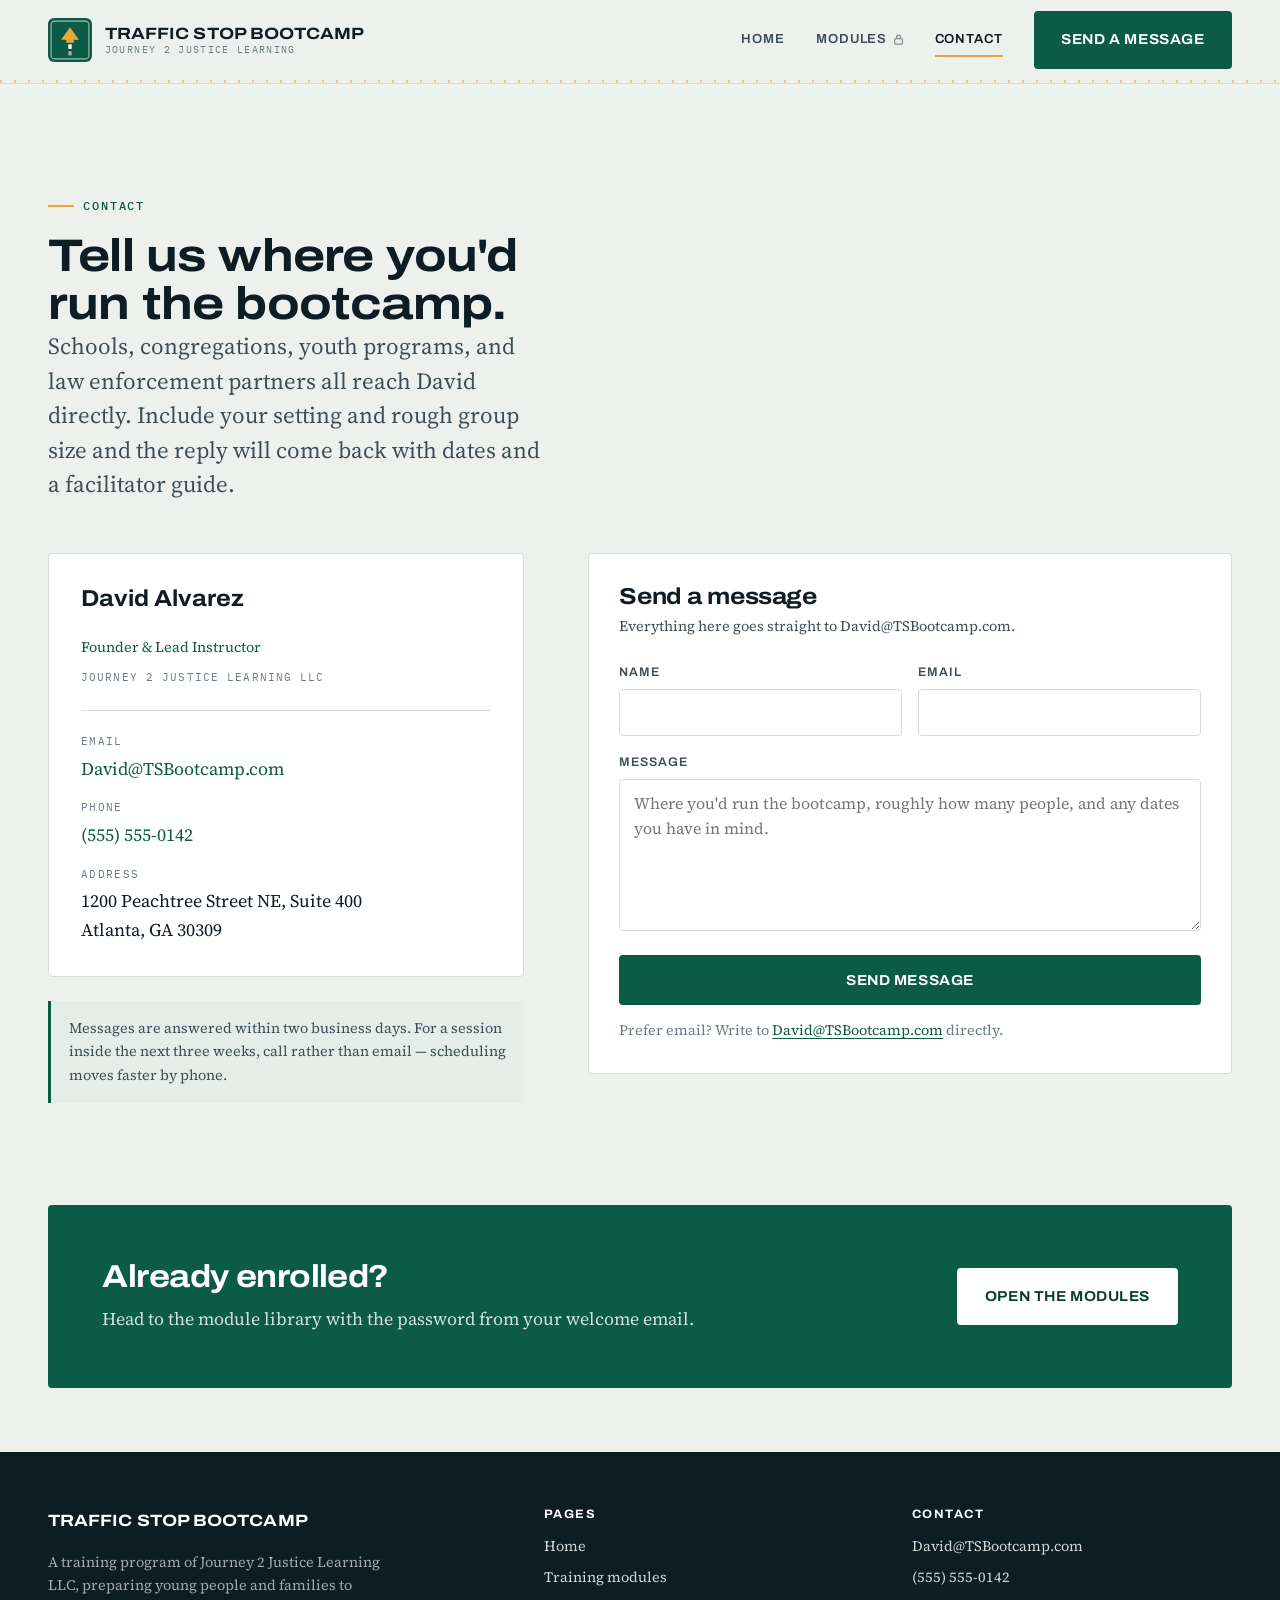
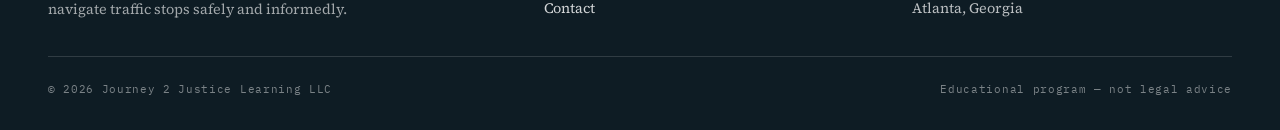
==== contact.html @ 1cb54946 "Traffic Stop Bootcamp — hand-coded three-page site Home, password-gated Modules, and Contact. Static" ====
<!DOCTYPE html>
<html lang="en">
<head>
<meta charset="utf-8">
<meta name="viewport" content="width=device-width, initial-scale=1">
<title>Contact — Traffic Stop Bootcamp</title>
<meta name="description" content="Get in touch with Journey 2 Justice Learning about bringing Traffic Stop Bootcamp to your school, congregation, or community organization.">
<meta name="theme-color" content="#0B5B45">

<link rel="icon" href="assets/img/logo.svg" type="image/svg+xml">

<link rel="preconnect" href="https://fonts.googleapis.com">
<link rel="preconnect" href="https://fonts.gstatic.com" crossorigin>
<link href="https://fonts.googleapis.com/css2?family=Archivo:wdth,wght@62..125,400..800&family=IBM+Plex+Mono:wght@400;500&family=Source+Serif+4:opsz,wght@8..60,400..700&display=swap" rel="stylesheet">
<link rel="stylesheet" href="assets/css/site.css">
</head>
<body>

<a class="skip-link" href="#main">Skip to content</a>

<!-- ===================== HEADER ===================== -->
<header class="site-header">
  <div class="shell header__inner">

    <a class="brand" href="index.html">
      <img class="brand__mark" src="assets/img/logo.svg" alt="" width="44" height="44">
      <span class="brand__text">
        <span class="brand__name">Traffic Stop Bootcamp</span>
        <span class="brand__org">Journey 2 Justice Learning</span>
      </span>
    </a>

    <button class="nav-toggle" type="button" aria-expanded="false" aria-controls="primary-nav" aria-label="Menu">
      <svg viewBox="0 0 20 14" fill="none" stroke="currentColor" stroke-width="2" aria-hidden="true">
        <path d="M0 1h20M0 7h20M0 13h20"/>
      </svg>
    </button>

    <nav class="nav" id="primary-nav" aria-label="Primary">
      <a class="nav__link" href="index.html">Home</a>
      <a class="nav__link nav__lock" href="modules.html">
        Modules
        <svg viewBox="0 0 12 14" fill="none" stroke="currentColor" stroke-width="1.6" aria-hidden="true">
          <rect x="1" y="6" width="10" height="7" rx="1.5"/><path d="M3.5 6V4a2.5 2.5 0 015 0v2"/>
        </svg>
      </a>
      <a class="nav__link" href="contact.html" aria-current="page">Contact</a>
      <a class="btn btn--primary" href="#message">Send a message</a>
    </nav>

  </div>
  <div class="tick-rule" aria-hidden="true"></div>
</header>

<main id="main">

  <section class="section">
    <div class="shell">

      <div class="section__head">
        <p class="eyebrow">Contact</p>
        <h1 style="font-size:var(--step-3)">Tell us where you'd run the bootcamp.</h1>
        <p class="lede">
          Schools, congregations, youth programs, and law enforcement partners all reach
          David directly. Include your setting and rough group size and the reply will
          come back with dates and a facilitator guide.
        </p>
      </div>

      <div class="contact__grid">

        <!-- ---------- Contact details ---------- -->
        <div>
          <div class="contact-card">
            <p class="contact-card__name">David Alvarez</p>
            <p class="contact-card__role">Founder &amp; Lead Instructor</p>
            <p class="contact-card__org">Journey 2 Justice Learning LLC</p>

            <dl class="detail-list">
              <div>
                <dt>Email</dt>
                <dd><a href="mailto:David@TSBootcamp.com">David@TSBootcamp.com</a></dd>
              </div>
              <div>
                <dt>Phone</dt>
                <dd><a href="tel:+15555550142">(555) 555-0142</a></dd>
              </div>
              <div>
                <dt>Address</dt>
                <dd>
                  1200 Peachtree Street NE, Suite 400<br>
                  Atlanta, GA 30309
                </dd>
              </div>
            </dl>
          </div>

          <div class="response-note">
            <p>
              Messages are answered within two business days. For a session inside the next
              three weeks, call rather than email — scheduling moves faster by phone.
            </p>
          </div>
        </div>

        <!-- ---------- Message form ---------- -->
        <div id="message">
          <div class="card">
            <h2 style="font-size:var(--step-1);margin-bottom:0.4rem">Send a message</h2>
            <p style="font-size:var(--step--1);color:var(--ink-soft);margin-bottom:1.5rem">
              Everything here goes straight to David@TSBootcamp.com.
            </p>

            <form class="js-form" novalidate>
              <input type="hidden" name="_subject" value="Traffic Stop Bootcamp — website enquiry">
              <p class="hp"><label>Leave this empty <input type="text" name="_honey" tabindex="-1" autocomplete="off"></label></p>

              <div class="form-grid">
                <div class="field">
                  <label for="c-name">Name</label>
                  <input id="c-name" name="name" type="text" autocomplete="name" required>
                </div>

                <div class="field">
                  <label for="c-email">Email</label>
                  <input id="c-email" name="email" type="email" autocomplete="email" required>
                </div>

                <div class="field field--wide">
                  <label for="c-message">Message</label>
                  <textarea id="c-message" name="message" required
                    placeholder="Where you'd run the bootcamp, roughly how many people, and any dates you have in mind."></textarea>
                </div>
              </div>

              <button class="btn btn--primary btn--block" type="submit">Send message</button>
              <p class="form-status js-status" role="status" aria-live="polite"></p>
              <p class="form-note">
                Prefer email? Write to
                <a href="mailto:David@TSBootcamp.com">David@TSBootcamp.com</a> directly.
              </p>
            </form>
          </div>
        </div>

      </div>
    </div>
  </section>

  <!-- ===================== CTA ===================== -->
  <section class="section section--tight" style="padding-top:0">
    <div class="shell">
      <div class="cta-band">
        <div>
          <h2>Already enrolled?</h2>
          <p>Head to the module library with the password from your welcome email.</p>
        </div>
        <a class="btn" href="modules.html">Open the modules</a>
      </div>
    </div>
  </section>

</main>

<!-- ===================== FOOTER ===================== -->
<footer class="site-footer">
  <div class="shell">
    <div class="footer__grid">

      <div>
        <p class="brand__name" style="color:#fff">Traffic Stop Bootcamp</p>
        <p class="footer__brand-line" style="margin-top:0.7rem">
          A training program of Journey 2 Justice Learning LLC, preparing young people and
          families to navigate traffic stops safely and informedly.
        </p>
      </div>

      <div>
        <h4>Pages</h4>
        <ul>
          <li><a href="index.html">Home</a></li>
          <li><a href="modules.html">Training modules</a></li>
          <li><a href="contact.html">Contact</a></li>
        </ul>
      </div>

      <div>
        <h4>Contact</h4>
        <ul>
          <li><a href="mailto:David@TSBootcamp.com">David@TSBootcamp.com</a></li>
          <li><a href="tel:+15555550142">(555) 555-0142</a></li>
          <li>Atlanta, Georgia</li>
        </ul>
      </div>

    </div>

    <div class="footer__bottom">
      <span>© <span class="js-year">2026</span> Journey 2 Justice Learning LLC</span>
      <span>Educational program — not legal advice</span>
    </div>
  </div>
</footer>

<script src="assets/js/site.js" defer></script>
</body>
</html>
---- assets/css/site.css ----
/* ==========================================================================
   Traffic Stop Bootcamp — Journey 2 Justice Learning LLC
   Single stylesheet. No build step, no framework.

   Structure:
     1. Tokens          — colours, type, spacing (edit here first)
     2. Reset & base
     3. Typography
     4. Layout helpers
     5. Components      — buttons, forms, cards, tick rule
     6. Header & footer
     7. Page sections
     8. Motion & responsive
   ========================================================================== */


/* 1. TOKENS ================================================================ */

:root {
  /* Palette — drawn from roadway signage: guide-sign green, reflective
     sheeting, hazard amber. Change these six values to re-skin the site. */
  --ink:          #0E1C24;   /* deepest text + dark bands */
  --ink-soft:     #3C4E57;   /* secondary text */
  --ink-faint:    #6B7C84;   /* captions, meta */

  --sign:         #0B5B45;   /* brand anchor — guide-sign green */
  --sign-deep:    #073E30;   /* pressed / hover state */
  --sign-tint:    #E4EDE8;   /* pale wash behind quiet blocks */

  --hazard:       #E6A93B;   /* hazard amber — ticks + focus only */
  --hazard-deep:  #C98A1C;

  --sheeting:     #EDF1EE;   /* page ground — pale reflective sheeting */
  --mist:         #D6DDD8;   /* hairlines and borders */
  --white:        #FFFFFF;

  /* Type */
  --display: "Archivo", "Helvetica Neue", Arial, sans-serif;
  --body:    "Source Serif 4", Georgia, "Times New Roman", serif;
  --mono:    "IBM Plex Mono", ui-monospace, "SF Mono", Menlo, monospace;

  /* Scale — fluid, clamps at both ends so nothing breaks on small phones */
  --step--1: clamp(0.82rem, 0.79rem + 0.14vw, 0.9rem);
  --step-0:  clamp(1rem, 0.96rem + 0.2vw, 1.125rem);
  --step-1:  clamp(1.2rem, 1.12rem + 0.4vw, 1.45rem);
  --step-2:  clamp(1.5rem, 1.34rem + 0.8vw, 2rem);
  --step-3:  clamp(1.95rem, 1.65rem + 1.5vw, 2.9rem);
  --step-4:  clamp(2.5rem, 1.9rem + 2.9vw, 4.4rem);

  /* Rhythm */
  --gutter:  clamp(1.25rem, 4vw, 3rem);
  --measure: 68ch;
  --shell:   1220px;
  --radius:  4px;         /* signage corners are tight, not pill-shaped */

  --shadow-card: 0 1px 2px rgba(14, 28, 36, 0.05),
                 0 12px 32px -18px rgba(14, 28, 36, 0.35);
}


/* 2. RESET & BASE ========================================================== */

*, *::before, *::after { box-sizing: border-box; }

html {
  -webkit-text-size-adjust: 100%;
  scroll-behavior: smooth;
  scroll-padding-top: 6rem;
}

body {
  margin: 0;
  background: var(--sheeting);
  color: var(--ink);
  font-family: var(--body);
  font-size: var(--step-0);
  line-height: 1.62;
  font-optical-sizing: auto;
  -webkit-font-smoothing: antialiased;
}

img, svg, video, iframe { display: block; max-width: 100%; }
img, video { height: auto; }

/* Visible keyboard focus everywhere — amber reads clearly on both grounds. */
:focus-visible {
  outline: 3px solid var(--hazard);
  outline-offset: 3px;
  border-radius: 2px;
}

::selection { background: var(--hazard); color: var(--ink); }

.visually-hidden {
  position: absolute; width: 1px; height: 1px;
  padding: 0; margin: -1px; overflow: hidden;
  clip: rect(0 0 0 0); white-space: nowrap; border: 0;
}

.skip-link {
  position: absolute; left: 50%; top: 0;
  transform: translate(-50%, -120%);
  z-index: 200;
  background: var(--ink); color: var(--white);
  padding: 0.7rem 1.2rem;
  font-family: var(--display); font-size: var(--step--1);
  text-decoration: none;
}
.skip-link:focus { transform: translate(-50%, 0); }


/* 3. TYPOGRAPHY ============================================================ */

h1, h2, h3, h4 {
  font-family: var(--display);
  font-weight: 700;
  font-stretch: 112%;              /* Archivo's width axis — signage breadth */
  line-height: 1.05;
  letter-spacing: -0.018em;
  margin: 0;
  text-wrap: balance;
}

h1 { font-size: var(--step-4); font-stretch: 118%; }
h2 { font-size: var(--step-3); }
h3 { font-size: var(--step-1); font-stretch: 106%; letter-spacing: -0.01em; }

p { margin: 0 0 1.05em; max-width: var(--measure); }
p:last-child { margin-bottom: 0; }

a { color: var(--sign); text-underline-offset: 0.18em; }
a:hover { color: var(--sign-deep); }

strong { font-weight: 650; }

/* Eyebrow — the small uppercase label that names a section's job. */
.eyebrow {
  display: inline-flex;
  align-items: center;
  gap: 0.6rem;
  font-family: var(--mono);
  font-size: 0.72rem;
  font-weight: 500;
  letter-spacing: 0.16em;
  text-transform: uppercase;
  color: var(--sign);
  margin: 0 0 1.1rem;
}
.eyebrow::before {
  content: "";
  width: 1.6rem; height: 2px;
  background: var(--hazard);
  flex: none;
}
.eyebrow--light { color: rgba(255, 255, 255, 0.72); }

.lede {
  font-size: var(--step-1);
  line-height: 1.5;
  color: var(--ink-soft);
}

.meta {
  font-family: var(--mono);
  font-size: 0.74rem;
  letter-spacing: 0.1em;
  text-transform: uppercase;
  color: var(--ink-faint);
}


/* 4. LAYOUT ================================================================ */

.shell {
  width: min(100% - (var(--gutter) * 2), var(--shell));
  margin-inline: auto;
}

.section { padding-block: clamp(3.5rem, 8vw, 6.5rem); }
.section--tight { padding-block: clamp(2.5rem, 5vw, 4rem); }

.section--dark {
  background: var(--ink);
  color: var(--white);
}
.section--dark h2, .section--dark h3 { color: var(--white); }
.section--dark p { color: rgba(255, 255, 255, 0.76); }
.section--dark a { color: var(--hazard); }

.section--tint { background: var(--sign-tint); }

.section__head { max-width: 56ch; margin-bottom: clamp(2rem, 4vw, 3.25rem); }


/* 5. COMPONENTS ============================================================ */

/* --- Tick rule ------------------------------------------------------------
   The site's recurring motif: a measured strip of marks, like the ticks on a
   mile marker. Used under the header, above dark bands, and beside modules. */
.tick-rule {
  height: 6px;
  background-image: repeating-linear-gradient(
    to right,
    var(--hazard) 0 2px,
    transparent 2px 14px
  );
  opacity: 0.85;
}
.tick-rule--dense {
  background-image: repeating-linear-gradient(
    to right,
    var(--sign) 0 2px,
    transparent 2px 9px
  );
}

/* --- Buttons ------------------------------------------------------------- */
.btn {
  display: inline-flex;
  align-items: center;
  justify-content: center;
  gap: 0.6rem;
  font-family: var(--display);
  font-size: var(--step--1);
  font-weight: 650;
  font-stretch: 106%;
  letter-spacing: 0.04em;
  text-transform: uppercase;
  text-decoration: none;
  padding: 0.95rem 1.6rem;
  border: 2px solid transparent;
  border-radius: var(--radius);
  cursor: pointer;
  transition: background-color 0.18s ease, color 0.18s ease,
              border-color 0.18s ease, transform 0.18s ease;
}
.btn:active { transform: translateY(1px); }

.btn--primary {
  background: var(--sign);
  color: var(--white);
  border-color: var(--sign);
}
.btn--primary:hover { background: var(--sign-deep); border-color: var(--sign-deep); color: var(--white); }

.btn--ghost {
  background: transparent;
  color: var(--ink);
  border-color: var(--mist);
}
.btn--ghost:hover { border-color: var(--sign); color: var(--sign); }

.btn--onDark {
  background: transparent;
  color: var(--white);
  border-color: rgba(255, 255, 255, 0.32);
}
.btn--onDark:hover { border-color: var(--hazard); color: var(--hazard); }

.btn--block { width: 100%; }

/* --- Forms --------------------------------------------------------------- */
.field { margin-bottom: 1rem; }

.field label {
  display: block;
  font-family: var(--display);
  font-size: 0.78rem;
  font-weight: 600;
  letter-spacing: 0.08em;
  text-transform: uppercase;
  color: var(--ink-soft);
  margin-bottom: 0.4rem;
}

.field input,
.field select,
.field textarea {
  width: 100%;
  font-family: var(--body);
  font-size: 1rem;
  color: var(--ink);
  background: var(--white);
  border: 1px solid var(--mist);
  border-radius: var(--radius);
  padding: 0.72rem 0.85rem;
  transition: border-color 0.16s ease, box-shadow 0.16s ease;
}
.field textarea { min-height: 9.5rem; resize: vertical; line-height: 1.55; }

.field input:hover,
.field select:hover,
.field textarea:hover { border-color: #B8C4BC; }

.field input:focus,
.field select:focus,
.field textarea:focus {
  outline: none;
  border-color: var(--sign);
  box-shadow: 0 0 0 3px rgba(11, 91, 69, 0.14);
}

.field select {
  appearance: none;
  background-image: url("data:image/svg+xml,%3Csvg xmlns='http://www.w3.org/2000/svg' width='12' height='8' viewBox='0 0 12 8'%3E%3Cpath d='M1 1l5 5 5-5' fill='none' stroke='%233C4E57' stroke-width='1.6'/%3E%3C/svg%3E");
  background-repeat: no-repeat;
  background-position: right 0.9rem center;
  padding-right: 2.4rem;
}

.form-note {
  font-size: var(--step--1);
  color: var(--ink-faint);
  margin-top: 0.9rem;
}

/* Honeypot — kept out of view but not hidden from the form itself. */
.hp { position: absolute; left: -9999px; opacity: 0; pointer-events: none; }

.form-status {
  display: none;
  margin-top: 1rem;
  padding: 0.85rem 1rem;
  border-left: 3px solid var(--sign);
  background: var(--sign-tint);
  font-size: var(--step--1);
  color: var(--ink);
}
.form-status[data-state="error"] { border-left-color: var(--hazard-deep); background: #FBF1DF; }
.form-status[data-state="sending"] { border-left-color: var(--ink-faint); background: #E7EBE8; }
.form-status.is-shown { display: block; }

/* --- Cards --------------------------------------------------------------- */
.card {
  background: var(--white);
  border: 1px solid var(--mist);
  border-radius: var(--radius);
  padding: clamp(1.3rem, 2.6vw, 1.9rem);
}

.grid { display: grid; gap: clamp(1rem, 2vw, 1.6rem); }
.grid--3 { grid-template-columns: repeat(3, 1fr); }
.grid--4 { grid-template-columns: repeat(4, 1fr); }

/* --- Guide-sign frame -----------------------------------------------------
   Highway signs carry a white keyline inset from the edge. Reused on the
   logo mark and on the highlights video so the two read as one system. */
.sign-frame {
  position: relative;
  background: var(--sign);
  border-radius: 6px;
  padding: 10px;
}
.sign-frame::after {
  content: "";
  position: absolute;
  inset: 5px;
  border: 1.5px solid rgba(255, 255, 255, 0.55);
  border-radius: 3px;
  pointer-events: none;
}
.sign-frame > * { border-radius: 2px; }


/* 6. HEADER & FOOTER ======================================================= */

.site-header {
  position: sticky;
  top: 0;
  z-index: 100;
  background: rgba(237, 241, 238, 0.92);
  backdrop-filter: blur(10px);
  border-bottom: 1px solid var(--mist);
}
.site-header .tick-rule { height: 3px; opacity: 0.55; }

.header__inner {
  display: flex;
  align-items: center;
  justify-content: space-between;
  gap: 1.5rem;
  min-height: 78px;
  padding-block: 0.7rem;
}

/* Logo slot — swap the <img> inside for the client's file, nothing else. */
.brand {
  display: inline-flex;
  align-items: center;
  gap: 0.8rem;
  text-decoration: none;
  color: var(--ink);
}
.brand__mark { width: 44px; height: 44px; flex: none; }
.brand__text { display: flex; flex-direction: column; line-height: 1.05; }
.brand__name {
  font-family: var(--display);
  font-size: 1.02rem;
  font-weight: 700;
  font-stretch: 116%;
  letter-spacing: 0.005em;
  text-transform: uppercase;
}
.brand__org {
  font-family: var(--mono);
  font-size: 0.6rem;
  letter-spacing: 0.14em;
  text-transform: uppercase;
  color: var(--ink-faint);
  margin-top: 0.22rem;
}

.nav { display: flex; align-items: center; gap: clamp(1rem, 2.4vw, 2rem); }

.nav__link {
  font-family: var(--display);
  font-size: 0.82rem;
  font-weight: 600;
  letter-spacing: 0.07em;
  text-transform: uppercase;
  text-decoration: none;
  color: var(--ink-soft);
  padding-block: 0.35rem;
  border-bottom: 2px solid transparent;
  transition: color 0.16s ease, border-color 0.16s ease;
}
.nav__link:hover { color: var(--sign); }
.nav__link[aria-current="page"] { color: var(--ink); border-bottom-color: var(--hazard); }

.nav__lock { display: inline-flex; align-items: center; gap: 0.35rem; }
.nav__lock svg { width: 11px; height: 11px; opacity: 0.6; }

.nav-toggle {
  display: none;
  background: none;
  border: 1px solid var(--mist);
  border-radius: var(--radius);
  padding: 0.55rem 0.7rem;
  cursor: pointer;
  color: var(--ink);
}
.nav-toggle svg { width: 20px; height: 14px; }

/* Footer */
.site-footer {
  background: var(--ink);
  color: rgba(255, 255, 255, 0.72);
  padding-block: clamp(2.5rem, 5vw, 3.5rem) 2rem;
  font-size: var(--step--1);
}
.footer__grid {
  display: grid;
  grid-template-columns: 1.4fr 1fr 1fr;
  gap: clamp(1.5rem, 4vw, 3rem);
  padding-bottom: 2.2rem;
  border-bottom: 1px solid rgba(255, 255, 255, 0.14);
}
.site-footer h4 {
  font-size: 0.76rem;
  letter-spacing: 0.12em;
  text-transform: uppercase;
  color: var(--white);
  margin-bottom: 0.9rem;
  font-stretch: 104%;
}
.site-footer a { color: rgba(255, 255, 255, 0.82); text-decoration: none; }
.site-footer a:hover { color: var(--hazard); }
.site-footer ul { list-style: none; margin: 0; padding: 0; display: grid; gap: 0.5rem; }
.footer__bottom {
  display: flex;
  flex-wrap: wrap;
  justify-content: space-between;
  gap: 0.8rem;
  padding-top: 1.4rem;
  font-family: var(--mono);
  font-size: 0.7rem;
  letter-spacing: 0.06em;
  color: rgba(255, 255, 255, 0.45);
}
.footer__brand-line { max-width: 42ch; color: rgba(255, 255, 255, 0.62); }


/* 7. PAGE SECTIONS ========================================================= */

/* --- Hero: catch line beside the lead form ------------------------------- */
.hero { padding-block: clamp(3rem, 7vw, 5.5rem) clamp(2rem, 4vw, 3rem); }

.hero__grid {
  display: grid;
  grid-template-columns: minmax(0, 1.15fr) minmax(0, 0.85fr);
  gap: clamp(2rem, 5vw, 4.5rem);
  align-items: start;
}

.hero h1 { margin-bottom: 1.3rem; }
.hero h1 em {
  font-style: normal;
  color: var(--sign);
  /* A hazard-amber underscore beneath the phrase that names the program. */
  box-shadow: inset 0 -0.14em 0 var(--hazard);
}

.hero__actions { display: flex; flex-wrap: wrap; gap: 0.8rem; margin-top: 1.8rem; }

.hero__stats {
  display: flex;
  flex-wrap: wrap;
  gap: clamp(1.2rem, 3vw, 2.4rem);
  margin-top: 2.4rem;
  padding-top: 1.6rem;
  border-top: 1px solid var(--mist);
}
.hero__stat dt {
  font-family: var(--mono);
  font-size: 0.68rem;
  letter-spacing: 0.12em;
  text-transform: uppercase;
  color: var(--ink-faint);
  margin-bottom: 0.3rem;
}
.hero__stat dd {
  margin: 0;
  font-family: var(--display);
  font-size: var(--step-1);
  font-weight: 700;
  font-stretch: 108%;
}

/* Lead form card */
.lead-card {
  background: var(--white);
  border: 1px solid var(--mist);
  border-top: 4px solid var(--sign);
  border-radius: var(--radius);
  padding: clamp(1.4rem, 3vw, 2rem);
  box-shadow: var(--shadow-card);
}
.lead-card h2 {
  font-size: var(--step-1);
  font-stretch: 106%;
  margin-bottom: 0.4rem;
}
.lead-card > p { font-size: var(--step--1); color: var(--ink-soft); margin-bottom: 1.4rem; }

/* --- Highlights video ---------------------------------------------------- */
.video-band { background: var(--ink); }
.video-band .shell { position: relative; }

.video-head {
  display: flex;
  flex-wrap: wrap;
  align-items: flex-end;
  justify-content: space-between;
  gap: 1.2rem;
  margin-bottom: 1.8rem;
}
.video-head h2 { font-size: var(--step-2); max-width: 20ch; }

.video-shell { max-width: 940px; margin-inline: auto; }

/* 16:9 well. A poster image + <video> drops straight in; so does an iframe. */
.video-well {
  position: relative;
  aspect-ratio: 16 / 9;
  background: #0A1319;
  overflow: hidden;
}
.video-well > video,
.video-well > iframe,
.video-well > img { width: 100%; height: 100%; object-fit: cover; border: 0; }

/* Placeholder shown until the client's file is dropped in. */
.video-placeholder {
  position: absolute;
  inset: 0;
  display: flex;
  flex-direction: column;
  align-items: center;
  justify-content: center;
  gap: 1rem;
  text-align: center;
  padding: 1.5rem;
  background:
    radial-gradient(120% 90% at 50% 0%, rgba(11, 91, 69, 0.5), transparent 70%),
    #0A1319;
  color: rgba(255, 255, 255, 0.75);
}
.video-placeholder__play {
  width: 68px; height: 68px;
  border-radius: 50%;
  display: grid; place-items: center;
  border: 2px solid rgba(255, 255, 255, 0.35);
  color: var(--white);
}
.video-placeholder__play svg { width: 20px; height: 22px; margin-left: 3px; }
.video-placeholder p {
  margin: 0;
  font-family: var(--mono);
  font-size: 0.72rem;
  letter-spacing: 0.12em;
  text-transform: uppercase;
}
.video-caption {
  margin-top: 1rem;
  font-size: var(--step--1);
  color: rgba(255, 255, 255, 0.6);
  text-align: center;
  max-width: none;
}

/* --- Signature: anatomy of a stop ---------------------------------------- */
.anatomy__track {
  display: grid;
  grid-template-columns: repeat(6, 1fr);
  gap: 0;
  margin-top: clamp(1.5rem, 3vw, 2.5rem);
  border-top: 2px solid var(--ink);
}

.beat {
  position: relative;
  padding: 1.9rem 1.15rem 0.4rem 0;
  border-right: 1px solid var(--mist);
}
.beat:last-child { border-right: 0; }

/* The tick that anchors each beat to the rule above it. */
.beat::before {
  content: "";
  position: absolute;
  top: -2px; left: 0;
  width: 2px; height: 15px;
  background: var(--hazard);
}
.beat__time {
  display: block;
  font-family: var(--mono);
  font-size: 0.76rem;
  font-weight: 500;
  letter-spacing: 0.06em;
  color: var(--sign);
  margin-bottom: 0.45rem;
}
.beat__title {
  font-family: var(--display);
  font-size: var(--step-0);
  font-weight: 700;
  font-stretch: 104%;
  letter-spacing: -0.005em;
  line-height: 1.2;
  margin: 0 0 0.4rem;
}
.beat__text {
  font-size: var(--step--1);
  line-height: 1.55;
  color: var(--ink-soft);
  margin: 0;
  max-width: none;
}

/* --- Module preview (home) ----------------------------------------------- */
.module-preview {
  display: flex;
  gap: 1rem;
  align-items: flex-start;
  padding: 1.4rem 1.3rem;
  background: var(--white);
  border: 1px solid var(--mist);
  border-radius: var(--radius);
  transition: border-color 0.18s ease, transform 0.18s ease, box-shadow 0.18s ease;
}
.module-preview:hover {
  border-color: var(--sign);
  transform: translateY(-2px);
  box-shadow: var(--shadow-card);
}
.module-preview__num {
  font-family: var(--mono);
  font-size: 0.72rem;
  font-weight: 500;
  letter-spacing: 0.08em;
  color: var(--hazard-deep);
  padding-top: 0.28rem;
  flex: none;
}
.module-preview h3 { font-size: var(--step-0); margin-bottom: 0.35rem; }
.module-preview p { font-size: var(--step--1); color: var(--ink-soft); margin: 0; max-width: none; }

/* --- Audience list ------------------------------------------------------- */
.audience {
  display: grid;
  gap: 0;
  border-top: 1px solid rgba(255, 255, 255, 0.16);
}
.audience__row {
  display: grid;
  grid-template-columns: 3.5rem minmax(0, 15rem) minmax(0, 1fr);
  gap: clamp(0.8rem, 2vw, 2rem);
  align-items: baseline;
  padding: 1.4rem 0;
  border-bottom: 1px solid rgba(255, 255, 255, 0.16);
}
.audience__idx {
  font-family: var(--mono);
  font-size: 0.72rem;
  letter-spacing: 0.1em;
  color: var(--hazard);
}
.audience__name {
  font-family: var(--display);
  font-size: var(--step-1);
  font-weight: 650;
  font-stretch: 106%;
  color: var(--white);
  line-height: 1.15;
}
.audience__note { font-size: var(--step--1); color: rgba(255, 255, 255, 0.68); margin: 0; max-width: none; }

/* --- Closing CTA --------------------------------------------------------- */
.cta-band {
  background: var(--sign);
  color: var(--white);
  border-radius: var(--radius);
  padding: clamp(2rem, 5vw, 3.4rem);
  display: grid;
  grid-template-columns: minmax(0, 1fr) auto;
  gap: clamp(1.5rem, 4vw, 3rem);
  align-items: center;
}
.cta-band h2 { color: var(--white); font-size: var(--step-2); margin-bottom: 0.7rem; }
.cta-band p { color: rgba(255, 255, 255, 0.82); margin: 0; }
.cta-band .btn {
  background: var(--white);
  color: var(--sign-deep);
  border-color: var(--white);
  white-space: nowrap;
}
.cta-band .btn:hover { background: var(--hazard); border-color: var(--hazard); color: var(--ink); }


/* --- Modules page: gate -------------------------------------------------- */
.gate {
  min-height: 74vh;
  display: grid;
  place-items: center;
  padding-block: clamp(3rem, 8vw, 6rem);
}
.gate__card {
  width: min(100%, 460px);
  background: var(--white);
  border: 1px solid var(--mist);
  border-top: 4px solid var(--sign);
  border-radius: var(--radius);
  padding: clamp(1.6rem, 4vw, 2.4rem);
  box-shadow: var(--shadow-card);
  text-align: left;
}
.gate__lock {
  width: 46px; height: 46px;
  display: grid; place-items: center;
  background: var(--sign-tint);
  border-radius: 50%;
  color: var(--sign);
  margin-bottom: 1.2rem;
}
.gate__lock svg { width: 20px; height: 20px; }
.gate__card h1 { font-size: var(--step-2); margin-bottom: 0.6rem; }
.gate__card > p { font-size: var(--step--1); color: var(--ink-soft); margin-bottom: 1.5rem; }
.gate__error {
  display: none;
  margin-top: 0.85rem;
  font-size: var(--step--1);
  color: #A33A21;
}
.gate__error.is-shown { display: block; }
.gate__help {
  margin-top: 1.4rem;
  padding-top: 1.2rem;
  border-top: 1px solid var(--mist);
  font-size: var(--step--1);
  color: var(--ink-faint);
}

/* Locked content stays out of the DOM flow until unlocked. */
[hidden] { display: none !important; }

/* Set by an inline script in modules.html so a returning, already-unlocked
   visitor never sees the gate flash before the script runs. */
html[data-gate="open"] .gate { display: none; }

/* --- Modules page: one row per module ------------------------------------ */
.module {
  display: grid;
  grid-template-columns: minmax(0, 1.05fr) minmax(0, 0.95fr);
  gap: clamp(1.5rem, 4vw, 3.5rem);
  align-items: center;
  padding-block: clamp(2.2rem, 5vw, 3.6rem);
  border-top: 1px solid var(--mist);
}
.module:first-of-type { border-top: 0; padding-top: clamp(1rem, 2vw, 1.5rem); }
.module:nth-child(even) .module__body { order: -1; }

.module__head {
  display: flex;
  align-items: center;
  gap: 0.9rem;
  margin-bottom: 1rem;
}

/* Module icon — swap the <svg> path for the client's chosen icon. */
.module__icon {
  width: 48px; height: 48px;
  flex: none;
  display: grid; place-items: center;
  background: var(--sign-tint);
  border: 1px solid #CADCD3;
  border-radius: var(--radius);
  color: var(--sign);
}
.module__icon svg { width: 24px; height: 24px; }

.module__num {
  font-family: var(--mono);
  font-size: 0.7rem;
  letter-spacing: 0.14em;
  text-transform: uppercase;
  color: var(--hazard-deep);
  display: block;
  margin-bottom: 0.3rem;
}
.module__title { font-size: var(--step-2); }
.module__body p { color: var(--ink-soft); }

.module__points {
  list-style: none;
  margin: 1.2rem 0 0;
  padding: 0;
  display: grid;
  gap: 0.55rem;
  max-width: var(--measure);
}
.module__points li {
  position: relative;
  padding-left: 1.4rem;
  font-size: var(--step--1);
  color: var(--ink-soft);
}
.module__points li::before {
  content: "";
  position: absolute;
  left: 0; top: 0.62em;
  width: 8px; height: 2px;
  background: var(--hazard);
}

.module__media .video-well { border: 1px solid var(--mist); border-radius: var(--radius); }
.module__runtime {
  margin-top: 0.7rem;
  display: flex;
  justify-content: space-between;
  font-family: var(--mono);
  font-size: 0.7rem;
  letter-spacing: 0.08em;
  text-transform: uppercase;
  color: var(--ink-faint);
}

/* --- Contact page -------------------------------------------------------- */
.contact__grid {
  display: grid;
  grid-template-columns: minmax(0, 0.85fr) minmax(0, 1.15fr);
  gap: clamp(2rem, 5vw, 4.5rem);
  align-items: start;
}

.contact-card {
  background: var(--white);
  border: 1px solid var(--mist);
  border-radius: var(--radius);
  padding: clamp(1.4rem, 3vw, 2rem);
}
.contact-card__name {
  font-family: var(--display);
  font-size: var(--step-1);
  font-weight: 700;
  font-stretch: 108%;
  line-height: 1.1;
}
.contact-card__role {
  font-size: var(--step--1);
  color: var(--sign);
  margin: 0.35rem 0 0;
}
.contact-card__org {
  font-family: var(--mono);
  font-size: 0.7rem;
  letter-spacing: 0.1em;
  text-transform: uppercase;
  color: var(--ink-faint);
  margin: 0.55rem 0 0;
}

.detail-list {
  list-style: none;
  margin: 1.5rem 0 0;
  padding: 1.4rem 0 0;
  border-top: 1px solid var(--mist);
  display: grid;
  gap: 1.05rem;
}
.detail-list dt {
  font-family: var(--mono);
  font-size: 0.66rem;
  letter-spacing: 0.13em;
  text-transform: uppercase;
  color: var(--ink-faint);
  margin-bottom: 0.2rem;
}
.detail-list dd { margin: 0; font-size: var(--step-0); }
.detail-list dd a { text-decoration: none; }
.detail-list dd a:hover { text-decoration: underline; }

.response-note {
  margin-top: 1.5rem;
  padding: 1rem 1.1rem;
  background: var(--sign-tint);
  border-left: 3px solid var(--sign);
  font-size: var(--step--1);
  color: var(--ink-soft);
}
.response-note p { max-width: none; }

.form-grid { display: grid; grid-template-columns: 1fr 1fr; gap: 0 1rem; }
.form-grid .field--wide { grid-column: 1 / -1; }


/* 8. MOTION & RESPONSIVE =================================================== */

/* One reveal, used sparingly — content lifts once as it enters. */
.reveal {
  opacity: 0;
  transform: translateY(14px);
  transition: opacity 0.6s ease, transform 0.6s ease;
}
.reveal.is-visible { opacity: 1; transform: none; }

@media (prefers-reduced-motion: reduce) {
  html { scroll-behavior: auto; }
  .reveal { opacity: 1; transform: none; transition: none; }
  *, *::before, *::after {
    animation-duration: 0.001ms !important;
    transition-duration: 0.001ms !important;
  }
}

@media (max-width: 1000px) {
  .anatomy__track { grid-template-columns: repeat(3, 1fr); }
  .beat { padding-bottom: 1.6rem; }
  .beat:nth-child(3) { border-right: 0; }
  .grid--4 { grid-template-columns: repeat(2, 1fr); }
  .footer__grid { grid-template-columns: 1fr 1fr; }
}

@media (max-width: 860px) {
  .hero__grid,
  .contact__grid,
  .module { grid-template-columns: 1fr; }

  .module { gap: 1.6rem; }
  .module:nth-child(even) .module__body { order: 0; }
  .module__media { order: -1; }

  .cta-band { grid-template-columns: 1fr; }
  .cta-band .btn { justify-self: start; }

  .audience__row { grid-template-columns: 2.5rem 1fr; }
  .audience__note { grid-column: 2 / -1; }

  /* Mobile nav: a simple disclosure panel, no overlay theatrics. */
  .nav-toggle { display: inline-flex; }
  .nav {
    display: none;
    position: absolute;
    top: 100%;
    left: 0;
    right: 0;
    flex-direction: column;
    align-items: stretch;
    gap: 0;
    background: var(--white);
    border-bottom: 1px solid var(--mist);
    box-shadow: var(--shadow-card);
    padding: 0.5rem var(--gutter) 1.2rem;
  }
  .nav.is-open { display: flex; }
  .nav__link {
    padding-block: 0.85rem;
    border-bottom: 1px solid var(--mist);
    border-left: 2px solid transparent;
  }
  .nav__link[aria-current="page"] { border-bottom-color: var(--mist); border-left-color: var(--hazard); padding-left: 0.6rem; }
  .nav .btn { margin-top: 1rem; }
  .header__inner { position: relative; }
}

@media (max-width: 620px) {
  .anatomy__track { grid-template-columns: 1fr; border-top: 0; }
  .beat {
    border-right: 0;
    border-top: 2px solid var(--ink);
    padding: 1.5rem 0 1.3rem;
  }
  .grid--3, .grid--4 { grid-template-columns: 1fr; }
  .form-grid { grid-template-columns: 1fr; }
  .footer__grid { grid-template-columns: 1fr; }
  .hero__stats { gap: 1.2rem 2rem; }
}

@media print {
  .site-header, .site-footer, .video-band, .btn { display: none; }
  body { background: #fff; }
}
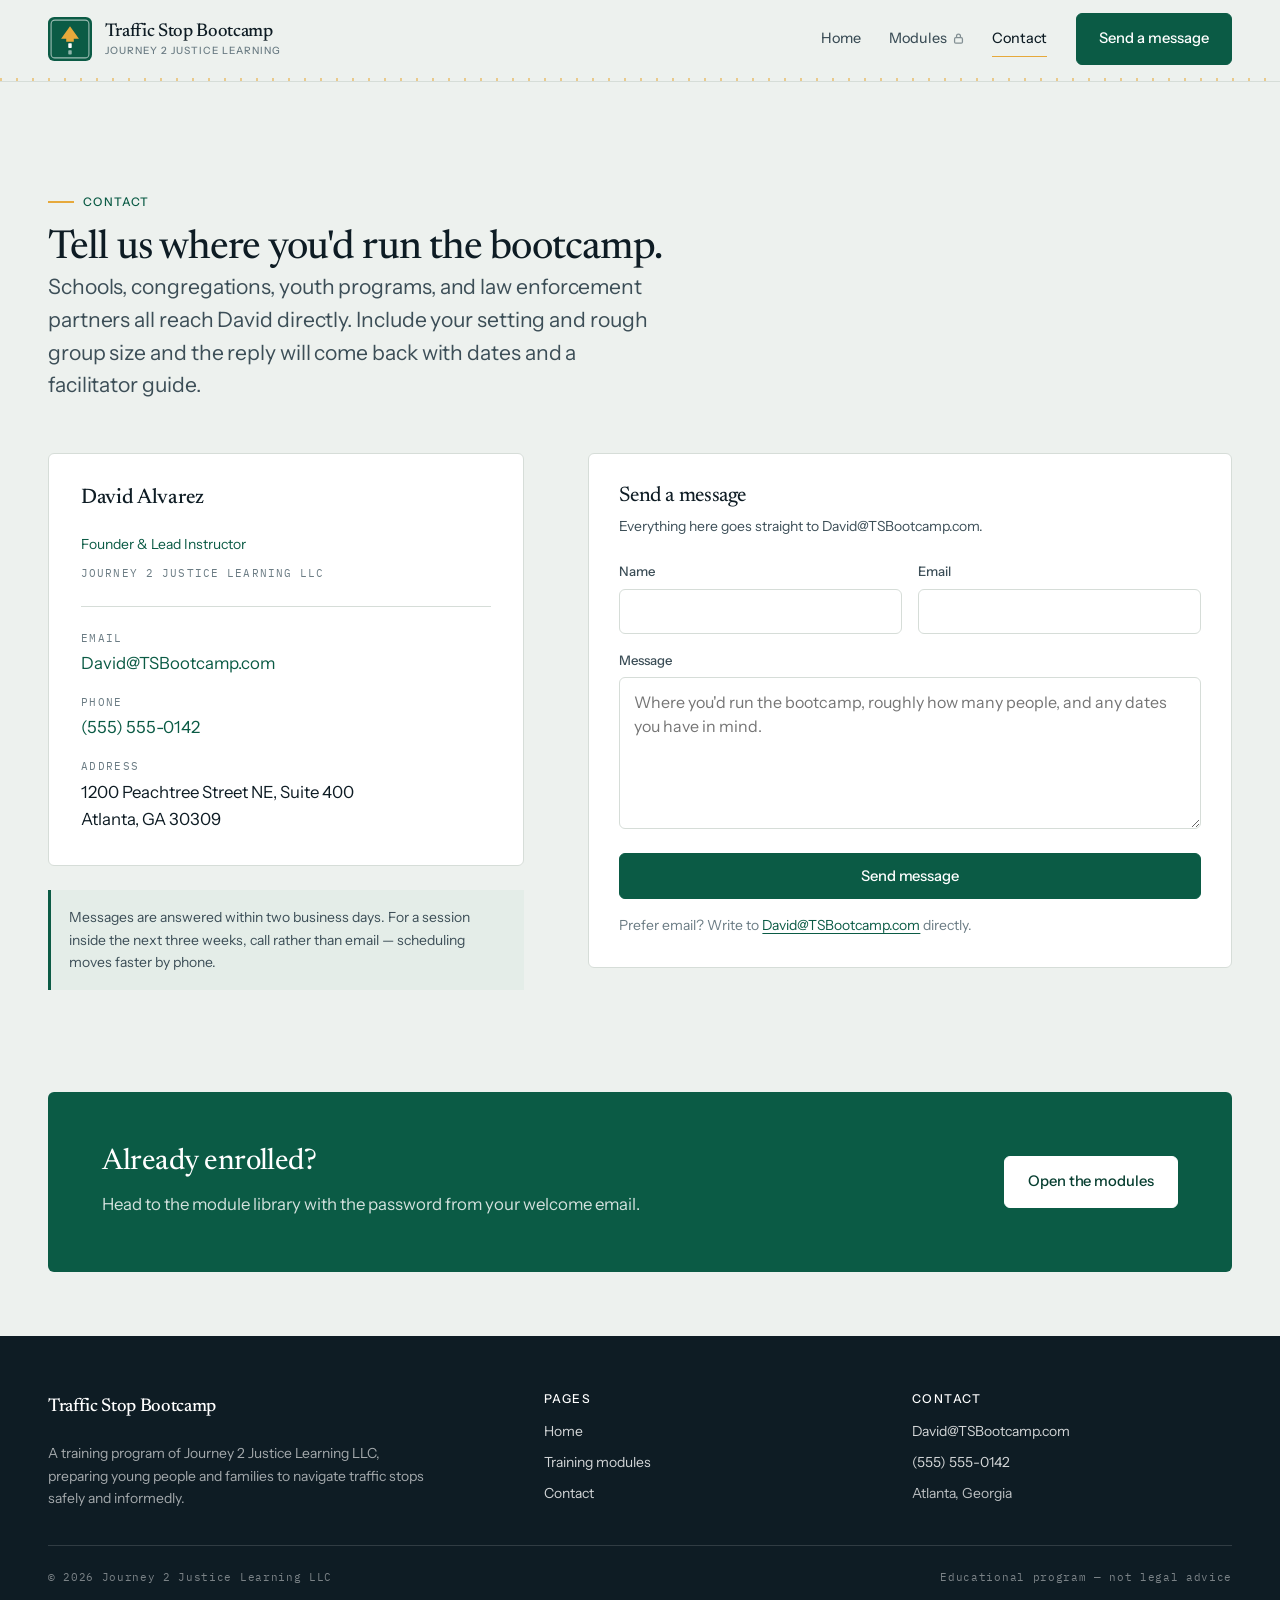
==== commit cde6adee: "Lighter type pairing and a reworked hero Newsreader + Instrument Sans replace Archivo + Source Serif" ====
--- a/contact.html
+++ b/contact.html
@@ -11,7 +11,7 @@
 
 <link rel="preconnect" href="https://fonts.googleapis.com">
 <link rel="preconnect" href="https://fonts.gstatic.com" crossorigin>
-<link href="https://fonts.googleapis.com/css2?family=Archivo:wdth,wght@62..125,400..800&family=IBM+Plex+Mono:wght@400;500&family=Source+Serif+4:opsz,wght@8..60,400..700&display=swap" rel="stylesheet">
+<link href="https://fonts.googleapis.com/css2?family=IBM+Plex+Mono:wght@400;500&family=Instrument+Sans:wght@400..600&family=Newsreader:ital,opsz,wght@0,6..72,300..600;1,6..72,300..600&display=swap" rel="stylesheet">
 <link rel="stylesheet" href="assets/css/site.css">
 </head>
 <body>
--- a/assets/css/site.css
+++ b/assets/css/site.css
@@ -34,24 +34,28 @@
   --mist:         #D6DDD8;   /* hairlines and borders */
   --white:        #FFFFFF;
 
-  /* Type */
-  --display: "Archivo", "Helvetica Neue", Arial, sans-serif;
-  --body:    "Source Serif 4", Georgia, "Times New Roman", serif;
+  /* Type
+     Newsreader carries the headlines — an editorial serif with real optical
+     sizing and a working italic, set at light weights so it reads composed
+     rather than shouted. Instrument Sans handles body and interface. Mono is
+     reserved for measured things only: time codes and module numbers. */
+  --display: "Newsreader", Georgia, "Times New Roman", serif;
+  --body:    "Instrument Sans", -apple-system, BlinkMacSystemFont, "Segoe UI", Helvetica, Arial, sans-serif;
   --mono:    "IBM Plex Mono", ui-monospace, "SF Mono", Menlo, monospace;
 
   /* Scale — fluid, clamps at both ends so nothing breaks on small phones */
-  --step--1: clamp(0.82rem, 0.79rem + 0.14vw, 0.9rem);
-  --step-0:  clamp(1rem, 0.96rem + 0.2vw, 1.125rem);
-  --step-1:  clamp(1.2rem, 1.12rem + 0.4vw, 1.45rem);
-  --step-2:  clamp(1.5rem, 1.34rem + 0.8vw, 2rem);
-  --step-3:  clamp(1.95rem, 1.65rem + 1.5vw, 2.9rem);
-  --step-4:  clamp(2.5rem, 1.9rem + 2.9vw, 4.4rem);
+  --step--1: clamp(0.8rem, 0.775rem + 0.12vw, 0.875rem);
+  --step-0:  clamp(0.975rem, 0.95rem + 0.13vw, 1.05rem);
+  --step-1:  clamp(1.15rem, 1.09rem + 0.3vw, 1.32rem);
+  --step-2:  clamp(1.45rem, 1.31rem + 0.68vw, 1.9rem);
+  --step-3:  clamp(1.8rem, 1.55rem + 1.2vw, 2.5rem);
+  --step-4:  clamp(2.15rem, 1.72rem + 1.95vw, 3.25rem);
 
   /* Rhythm */
   --gutter:  clamp(1.25rem, 4vw, 3rem);
   --measure: 68ch;
   --shell:   1220px;
-  --radius:  4px;         /* signage corners are tight, not pill-shaped */
+  --radius:  6px;         /* signage corners are tight, never pill-shaped */
 
   --shadow-card: 0 1px 2px rgba(14, 28, 36, 0.05),
                  0 12px 32px -18px rgba(14, 28, 36, 0.35);
@@ -103,7 +107,7 @@
   z-index: 200;
   background: var(--ink); color: var(--white);
   padding: 0.7rem 1.2rem;
-  font-family: var(--display); font-size: var(--step--1);
+  font-family: var(--body); font-size: var(--step--1); font-weight: 500;
   text-decoration: none;
 }
 .skip-link:focus { transform: translate(-50%, 0); }
@@ -113,17 +117,21 @@
 
 h1, h2, h3, h4 {
   font-family: var(--display);
-  font-weight: 700;
-  font-stretch: 112%;              /* Archivo's width axis — signage breadth */
-  line-height: 1.05;
-  letter-spacing: -0.018em;
+  font-weight: 450;
+  font-optical-sizing: auto;
+  line-height: 1.12;
+  letter-spacing: -0.015em;
   margin: 0;
   text-wrap: balance;
 }
 
-h1 { font-size: var(--step-4); font-stretch: 118%; }
-h2 { font-size: var(--step-3); }
-h3 { font-size: var(--step-1); font-stretch: 106%; letter-spacing: -0.01em; }
+h1 { font-size: var(--step-4); line-height: 1.08; letter-spacing: -0.022em; }
+h2 { font-size: var(--step-3); letter-spacing: -0.018em; }
+h3 { font-size: var(--step-1); font-weight: 500; letter-spacing: -0.008em; }
+
+/* Headline italic is the emphasis device — Newsreader's italic is a true cut,
+   so it carries weight without needing bold. */
+h1 em, h2 em { font-style: italic; font-weight: 400; }
 
 p { margin: 0 0 1.05em; max-width: var(--measure); }
 p:last-child { margin-bottom: 0; }
@@ -131,20 +139,20 @@
 a { color: var(--sign); text-underline-offset: 0.18em; }
 a:hover { color: var(--sign-deep); }
 
-strong { font-weight: 650; }
-
-/* Eyebrow — the small uppercase label that names a section's job. */
+strong { font-weight: 600; }
+
+/* Eyebrow — the small label that names a section's job. */
 .eyebrow {
   display: inline-flex;
   align-items: center;
   gap: 0.6rem;
-  font-family: var(--mono);
-  font-size: 0.72rem;
+  font-family: var(--body);
+  font-size: 0.74rem;
   font-weight: 500;
-  letter-spacing: 0.16em;
+  letter-spacing: 0.1em;
   text-transform: uppercase;
   color: var(--sign);
-  margin: 0 0 1.1rem;
+  margin: 0 0 1rem;
 }
 .eyebrow::before {
   content: "";
@@ -156,14 +164,16 @@
 
 .lede {
   font-size: var(--step-1);
-  line-height: 1.5;
+  font-weight: 400;
+  line-height: 1.55;
+  letter-spacing: -0.004em;
   color: var(--ink-soft);
 }
 
 .meta {
   font-family: var(--mono);
-  font-size: 0.74rem;
-  letter-spacing: 0.1em;
+  font-size: 0.72rem;
+  letter-spacing: 0.08em;
   text-transform: uppercase;
   color: var(--ink-faint);
 }
@@ -202,9 +212,9 @@
   background-image: repeating-linear-gradient(
     to right,
     var(--hazard) 0 2px,
-    transparent 2px 14px
+    transparent 2px 16px
   );
-  opacity: 0.85;
+  opacity: 0.7;
 }
 .tick-rule--dense {
   background-image: repeating-linear-gradient(
@@ -220,15 +230,13 @@
   align-items: center;
   justify-content: center;
   gap: 0.6rem;
-  font-family: var(--display);
-  font-size: var(--step--1);
-  font-weight: 650;
-  font-stretch: 106%;
-  letter-spacing: 0.04em;
-  text-transform: uppercase;
+  font-family: var(--body);
+  font-size: 0.92rem;
+  font-weight: 500;
+  letter-spacing: -0.002em;
   text-decoration: none;
-  padding: 0.95rem 1.6rem;
-  border: 2px solid transparent;
+  padding: 0.82rem 1.4rem;
+  border: 1px solid transparent;
   border-radius: var(--radius);
   cursor: pointer;
   transition: background-color 0.18s ease, color 0.18s ease,
@@ -264,13 +272,12 @@
 
 .field label {
   display: block;
-  font-family: var(--display);
-  font-size: 0.78rem;
-  font-weight: 600;
-  letter-spacing: 0.08em;
-  text-transform: uppercase;
+  font-family: var(--body);
+  font-size: 0.82rem;
+  font-weight: 500;
+  letter-spacing: -0.002em;
   color: var(--ink-soft);
-  margin-bottom: 0.4rem;
+  margin-bottom: 0.38rem;
 }
 
 .field input,
@@ -395,33 +402,31 @@
 .brand__text { display: flex; flex-direction: column; line-height: 1.05; }
 .brand__name {
   font-family: var(--display);
-  font-size: 1.02rem;
-  font-weight: 700;
-  font-stretch: 116%;
-  letter-spacing: 0.005em;
-  text-transform: uppercase;
+  font-size: 1.16rem;
+  font-weight: 500;
+  letter-spacing: -0.018em;
 }
 .brand__org {
-  font-family: var(--mono);
-  font-size: 0.6rem;
-  letter-spacing: 0.14em;
+  font-family: var(--body);
+  font-size: 0.63rem;
+  font-weight: 500;
+  letter-spacing: 0.1em;
   text-transform: uppercase;
   color: var(--ink-faint);
-  margin-top: 0.22rem;
-}
-
-.nav { display: flex; align-items: center; gap: clamp(1rem, 2.4vw, 2rem); }
+  margin-top: 0.3rem;
+}
+
+.nav { display: flex; align-items: center; gap: clamp(1rem, 2.2vw, 1.9rem); }
 
 .nav__link {
-  font-family: var(--display);
-  font-size: 0.82rem;
-  font-weight: 600;
-  letter-spacing: 0.07em;
-  text-transform: uppercase;
+  font-family: var(--body);
+  font-size: 0.9rem;
+  font-weight: 450;
+  letter-spacing: -0.002em;
   text-decoration: none;
   color: var(--ink-soft);
   padding-block: 0.35rem;
-  border-bottom: 2px solid transparent;
+  border-bottom: 1.5px solid transparent;
   transition: color 0.16s ease, border-color 0.16s ease;
 }
 .nav__link:hover { color: var(--sign); }
@@ -461,7 +466,8 @@
   text-transform: uppercase;
   color: var(--white);
   margin-bottom: 0.9rem;
-  font-stretch: 104%;
+  font-family: var(--body);
+  font-weight: 500;
 }
 .site-footer a { color: rgba(255, 255, 255, 0.82); text-decoration: none; }
 .site-footer a:hover { color: var(--hazard); }
@@ -482,65 +488,124 @@
 
 /* 7. PAGE SECTIONS ========================================================= */
 
-/* --- Hero: catch line beside the lead form ------------------------------- */
-.hero { padding-block: clamp(3rem, 7vw, 5.5rem) clamp(2rem, 4vw, 3rem); }
+/* --- Hero: catch line beside the lead form -------------------------------
+   Two columns that don't sit at the same height: the copy starts higher and
+   breathes, the form sits slightly lower and tighter. The wash behind them is
+   the only atmosphere on the page — a low, cool light off the top edge.     */
+.hero {
+  position: relative;
+  padding-block: clamp(3rem, 6.5vw, 5rem) clamp(2.5rem, 5vw, 4rem);
+  overflow: hidden;
+}
+.hero::before {
+  content: "";
+  position: absolute;
+  inset: -40% 0 auto 0;
+  height: 130%;
+  background:
+    radial-gradient(60% 55% at 22% 40%, rgba(11, 91, 69, 0.10), transparent 68%),
+    radial-gradient(45% 45% at 88% 18%, rgba(230, 169, 59, 0.11), transparent 70%);
+  pointer-events: none;
+}
+.hero > .shell { position: relative; }
 
 .hero__grid {
   display: grid;
-  grid-template-columns: minmax(0, 1.15fr) minmax(0, 0.85fr);
+  grid-template-columns: minmax(0, 1.08fr) minmax(0, 0.92fr);
   gap: clamp(2rem, 5vw, 4.5rem);
   align-items: start;
 }
 
-.hero h1 { margin-bottom: 1.3rem; }
+.hero__lead { padding-top: clamp(0rem, 1.5vw, 1.2rem); max-width: 34ch; }
+
+.hero h1 {
+  margin-bottom: 1.15rem;
+  max-width: 15ch;
+}
 .hero h1 em {
-  font-style: normal;
   color: var(--sign);
-  /* A hazard-amber underscore beneath the phrase that names the program. */
-  box-shadow: inset 0 -0.14em 0 var(--hazard);
-}
-
-.hero__actions { display: flex; flex-wrap: wrap; gap: 0.8rem; margin-top: 1.8rem; }
+  /* A hazard-amber rule under the phrase that names the program. */
+  background-image: linear-gradient(var(--hazard), var(--hazard));
+  background-repeat: no-repeat;
+  background-size: 100% 2px;
+  background-position: 0 92%;
+  padding-bottom: 0.06em;
+}
+
+.hero .lede { max-width: 46ch; }
+
+.hero__actions { display: flex; flex-wrap: wrap; gap: 0.7rem; margin-top: 1.7rem; }
 
 .hero__stats {
   display: flex;
   flex-wrap: wrap;
-  gap: clamp(1.2rem, 3vw, 2.4rem);
-  margin-top: 2.4rem;
-  padding-top: 1.6rem;
+  gap: 0;
+  margin-top: 2.6rem;
   border-top: 1px solid var(--mist);
+}
+.hero__stat {
+  padding: 1rem clamp(1rem, 2.4vw, 1.9rem) 0 0;
+  margin-right: clamp(1rem, 2.4vw, 1.9rem);
+  border-right: 1px solid var(--mist);
+  position: relative;
+}
+.hero__stat:last-child { border-right: 0; margin-right: 0; padding-right: 0; }
+/* The tick motif, repeated: each figure hangs off a mark on the rule. */
+.hero__stat::before {
+  content: "";
+  position: absolute;
+  top: -1px; left: 0;
+  width: 2px; height: 11px;
+  background: var(--hazard);
 }
 .hero__stat dt {
   font-family: var(--mono);
-  font-size: 0.68rem;
-  letter-spacing: 0.12em;
+  font-size: 0.66rem;
+  letter-spacing: 0.1em;
   text-transform: uppercase;
   color: var(--ink-faint);
-  margin-bottom: 0.3rem;
+  margin-bottom: 0.25rem;
 }
 .hero__stat dd {
   margin: 0;
   font-family: var(--display);
-  font-size: var(--step-1);
-  font-weight: 700;
-  font-stretch: 108%;
+  font-size: 1.3rem;
+  font-weight: 450;
+  letter-spacing: -0.015em;
+  line-height: 1.15;
 }
 
 /* Lead form card */
 .lead-card {
   background: var(--white);
   border: 1px solid var(--mist);
-  border-top: 4px solid var(--sign);
-  border-radius: var(--radius);
-  padding: clamp(1.4rem, 3vw, 2rem);
+  border-radius: 8px;
+  padding: clamp(1.4rem, 2.8vw, 1.9rem);
   box-shadow: var(--shadow-card);
+}
+.lead-card__head {
+  display: flex;
+  align-items: baseline;
+  justify-content: space-between;
+  gap: 1rem;
+  padding-bottom: 1rem;
+  margin-bottom: 1.4rem;
+  border-bottom: 1px solid var(--mist);
 }
 .lead-card h2 {
   font-size: var(--step-1);
-  font-stretch: 106%;
-  margin-bottom: 0.4rem;
-}
-.lead-card > p { font-size: var(--step--1); color: var(--ink-soft); margin-bottom: 1.4rem; }
+  margin-bottom: 0.25rem;
+}
+.lead-card__head p { font-size: var(--step--1); color: var(--ink-faint); margin: 0; }
+.lead-card__step {
+  font-family: var(--mono);
+  font-size: 0.66rem;
+  letter-spacing: 0.1em;
+  text-transform: uppercase;
+  color: var(--sign);
+  white-space: nowrap;
+  flex: none;
+}
 
 /* --- Highlights video ---------------------------------------------------- */
 .video-band { background: var(--ink); }
@@ -554,7 +619,7 @@
   gap: 1.2rem;
   margin-bottom: 1.8rem;
 }
-.video-head h2 { font-size: var(--step-2); max-width: 20ch; }
+.video-head h2 { font-size: var(--step-2); max-width: 22ch; }
 
 .video-shell { max-width: 940px; margin-inline: auto; }
 
@@ -643,12 +708,11 @@
 }
 .beat__title {
   font-family: var(--display);
-  font-size: var(--step-0);
-  font-weight: 700;
-  font-stretch: 104%;
-  letter-spacing: -0.005em;
-  line-height: 1.2;
-  margin: 0 0 0.4rem;
+  font-size: 1.12rem;
+  font-weight: 500;
+  letter-spacing: -0.014em;
+  line-height: 1.22;
+  margin: 0 0 0.45rem;
 }
 .beat__text {
   font-size: var(--step--1);
@@ -659,32 +723,46 @@
 }
 
 /* --- Module preview (home) ----------------------------------------------- */
+/* Not boxes — four columns hanging off one rule, so the row reads as a
+   sequence rather than four separate tiles. */
 .module-preview {
-  display: flex;
-  gap: 1rem;
-  align-items: flex-start;
-  padding: 1.4rem 1.3rem;
-  background: var(--white);
-  border: 1px solid var(--mist);
-  border-radius: var(--radius);
-  transition: border-color 0.18s ease, transform 0.18s ease, box-shadow 0.18s ease;
-}
-.module-preview:hover {
-  border-color: var(--sign);
-  transform: translateY(-2px);
-  box-shadow: var(--shadow-card);
-}
+  position: relative;
+  display: block;
+  padding: 1.5rem 1.3rem 0.4rem 0;
+  border-top: 1px solid #C9D6CE;
+  text-decoration: none;
+  color: inherit;
+  transition: border-color 0.2s ease;
+}
+.module-preview::before {
+  content: "";
+  position: absolute;
+  top: -1px; left: 0;
+  width: 2px; height: 13px;
+  background: var(--hazard);
+  transition: height 0.2s ease;
+}
+.module-preview:hover { border-color: var(--sign); }
+.module-preview:hover::before { height: 22px; }
+.module-preview:hover h3 { color: var(--sign); }
+
 .module-preview__num {
+  display: block;
   font-family: var(--mono);
-  font-size: 0.72rem;
+  font-size: 0.68rem;
   font-weight: 500;
-  letter-spacing: 0.08em;
+  letter-spacing: 0.1em;
   color: var(--hazard-deep);
-  padding-top: 0.28rem;
-  flex: none;
-}
-.module-preview h3 { font-size: var(--step-0); margin-bottom: 0.35rem; }
-.module-preview p { font-size: var(--step--1); color: var(--ink-soft); margin: 0; max-width: none; }
+  margin-bottom: 0.5rem;
+}
+.module-preview h3 {
+  font-size: 1.12rem;
+  font-weight: 500;
+  letter-spacing: -0.014em;
+  margin-bottom: 0.4rem;
+  transition: color 0.2s ease;
+}
+.module-preview p { font-size: var(--step--1); line-height: 1.55; color: var(--ink-soft); margin: 0; max-width: none; }
 
 /* --- Audience list ------------------------------------------------------- */
 .audience {
@@ -709,10 +787,10 @@
 .audience__name {
   font-family: var(--display);
   font-size: var(--step-1);
-  font-weight: 650;
-  font-stretch: 106%;
+  font-weight: 450;
+  letter-spacing: -0.015em;
   color: var(--white);
-  line-height: 1.15;
+  line-height: 1.2;
 }
 .audience__note { font-size: var(--step--1); color: rgba(255, 255, 255, 0.68); margin: 0; max-width: none; }
 
@@ -882,9 +960,9 @@
 .contact-card__name {
   font-family: var(--display);
   font-size: var(--step-1);
-  font-weight: 700;
-  font-stretch: 108%;
-  line-height: 1.1;
+  font-weight: 500;
+  letter-spacing: -0.015em;
+  line-height: 1.15;
 }
 .contact-card__role {
   font-size: var(--step--1);
@@ -1013,7 +1091,16 @@
   .grid--3, .grid--4 { grid-template-columns: 1fr; }
   .form-grid { grid-template-columns: 1fr; }
   .footer__grid { grid-template-columns: 1fr; }
-  .hero__stats { gap: 1.2rem 2rem; }
+
+  /* Stats become their own short list rather than squeezing three columns. */
+  .hero__stats { display: grid; grid-template-columns: 1fr 1fr; border-top: 0; }
+  .hero__stat {
+    border-right: 0;
+    border-top: 1px solid var(--mist);
+    margin-right: 0;
+    padding: 0.85rem 0.8rem 0 0;
+  }
+  .hero__stat:last-child { grid-column: 1 / -1; }
 }
 
 @media print {
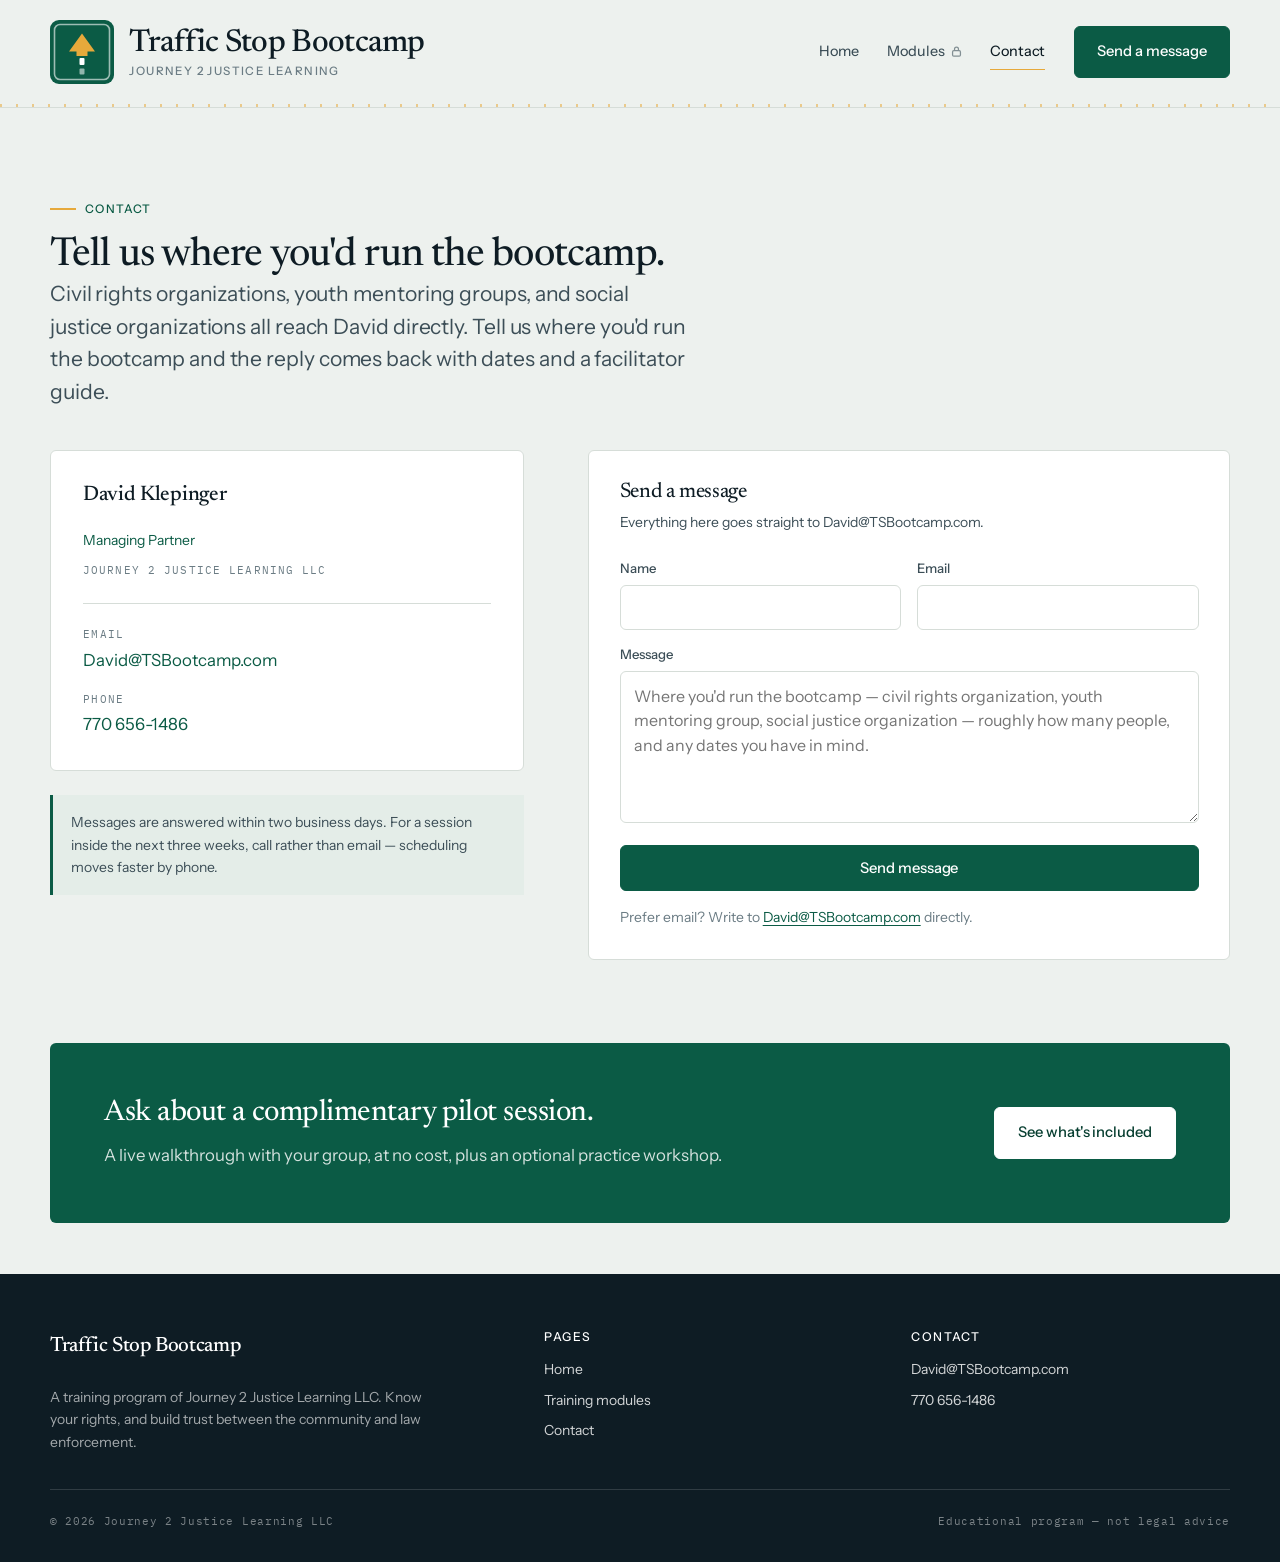
==== commit fedb3378: "Client content pass: tagline, videos, pilot workshop, real contact Home: tagline is now "Know Your R" ====
--- a/contact.html
+++ b/contact.html
@@ -4,7 +4,7 @@
 <meta charset="utf-8">
 <meta name="viewport" content="width=device-width, initial-scale=1">
 <title>Contact — Traffic Stop Bootcamp</title>
-<meta name="description" content="Get in touch with Journey 2 Justice Learning about bringing Traffic Stop Bootcamp to your school, congregation, or community organization.">
+<meta name="description" content="Get in touch with Journey 2 Justice Learning about bringing Traffic Stop Bootcamp to your organization.">
 <meta name="theme-color" content="#0B5B45">
 
 <link rel="icon" href="assets/img/logo.svg" type="image/svg+xml">
@@ -23,7 +23,7 @@
   <div class="shell header__inner">
 
     <a class="brand" href="index.html">
-      <img class="brand__mark" src="assets/img/logo.svg" alt="" width="44" height="44">
+      <img class="brand__mark" src="assets/img/logo.svg" alt="" width="68" height="68">
       <span class="brand__text">
         <span class="brand__name">Traffic Stop Bootcamp</span>
         <span class="brand__org">Journey 2 Justice Learning</span>
@@ -61,9 +61,9 @@
         <p class="eyebrow">Contact</p>
         <h1 style="font-size:var(--step-3)">Tell us where you'd run the bootcamp.</h1>
         <p class="lede">
-          Schools, congregations, youth programs, and law enforcement partners all reach
-          David directly. Include your setting and rough group size and the reply will
-          come back with dates and a facilitator guide.
+          Civil rights organizations, youth mentoring groups, and social justice
+          organizations all reach David directly. Tell us where you'd run the bootcamp
+          and the reply comes back with dates and a facilitator guide.
         </p>
       </div>
 
@@ -72,8 +72,8 @@
         <!-- ---------- Contact details ---------- -->
         <div>
           <div class="contact-card">
-            <p class="contact-card__name">David Alvarez</p>
-            <p class="contact-card__role">Founder &amp; Lead Instructor</p>
+            <p class="contact-card__name">David Klepinger</p>
+            <p class="contact-card__role">Managing Partner</p>
             <p class="contact-card__org">Journey 2 Justice Learning LLC</p>
 
             <dl class="detail-list">
@@ -83,14 +83,7 @@
               </div>
               <div>
                 <dt>Phone</dt>
-                <dd><a href="tel:+15555550142">(555) 555-0142</a></dd>
-              </div>
-              <div>
-                <dt>Address</dt>
-                <dd>
-                  1200 Peachtree Street NE, Suite 400<br>
-                  Atlanta, GA 30309
-                </dd>
+                <dd><a href="tel:+17706561486">770 656-1486</a></dd>
               </div>
             </dl>
           </div>
@@ -129,7 +122,7 @@
                 <div class="field field--wide">
                   <label for="c-message">Message</label>
                   <textarea id="c-message" name="message" required
-                    placeholder="Where you'd run the bootcamp, roughly how many people, and any dates you have in mind."></textarea>
+                    placeholder="Where you'd run the bootcamp — civil rights organization, youth mentoring group, social justice organization — roughly how many people, and any dates you have in mind."></textarea>
                 </div>
               </div>
 
@@ -152,10 +145,10 @@
     <div class="shell">
       <div class="cta-band">
         <div>
-          <h2>Already enrolled?</h2>
-          <p>Head to the module library with the password from your welcome email.</p>
+          <h2>Ask about a complimentary pilot session.</h2>
+          <p>A live walkthrough with your group, at no cost, plus an optional practice workshop.</p>
         </div>
-        <a class="btn" href="modules.html">Open the modules</a>
+        <a class="btn" href="index.html#pilot">See what's included</a>
       </div>
     </div>
   </section>
@@ -170,8 +163,8 @@
       <div>
         <p class="brand__name" style="color:#fff">Traffic Stop Bootcamp</p>
         <p class="footer__brand-line" style="margin-top:0.7rem">
-          A training program of Journey 2 Justice Learning LLC, preparing young people and
-          families to navigate traffic stops safely and informedly.
+          A training program of Journey 2 Justice Learning LLC. Know your rights, and build
+          trust between the community and law enforcement.
         </p>
       </div>
 
@@ -188,8 +181,7 @@
         <h4>Contact</h4>
         <ul>
           <li><a href="mailto:David@TSBootcamp.com">David@TSBootcamp.com</a></li>
-          <li><a href="tel:+15555550142">(555) 555-0142</a></li>
-          <li>Atlanta, Georgia</li>
+          <li><a href="tel:+17706561486">770 656-1486</a></li>
         </ul>
       </div>
 
--- a/assets/css/site.css
+++ b/assets/css/site.css
@@ -54,7 +54,7 @@
   /* Rhythm */
   --gutter:  clamp(1.25rem, 4vw, 3rem);
   --measure: 68ch;
-  --shell:   1220px;
+  --shell:   1180px;
   --radius:  6px;         /* signage corners are tight, never pill-shaped */
 
   --shadow-card: 0 1px 2px rgba(14, 28, 36, 0.05),
@@ -186,8 +186,8 @@
   margin-inline: auto;
 }
 
-.section { padding-block: clamp(3.5rem, 8vw, 6.5rem); }
-.section--tight { padding-block: clamp(2.5rem, 5vw, 4rem); }
+.section { padding-block: clamp(3.25rem, 6.5vw, 5.25rem); }
+.section--tight { padding-block: clamp(2.25rem, 4vw, 3.25rem); }
 
 .section--dark {
   background: var(--ink);
@@ -199,7 +199,7 @@
 
 .section--tint { background: var(--sign-tint); }
 
-.section__head { max-width: 56ch; margin-bottom: clamp(2rem, 4vw, 3.25rem); }
+.section__head { max-width: 58ch; margin-bottom: clamp(1.8rem, 3.2vw, 2.75rem); }
 
 
 /* 5. COMPONENTS ============================================================ */
@@ -268,7 +268,7 @@
 .btn--block { width: 100%; }
 
 /* --- Forms --------------------------------------------------------------- */
-.field { margin-bottom: 1rem; }
+.field { margin-bottom: 0.85rem; }
 
 .field label {
   display: block;
@@ -386,34 +386,34 @@
   align-items: center;
   justify-content: space-between;
   gap: 1.5rem;
-  min-height: 78px;
-  padding-block: 0.7rem;
+  min-height: 104px;
+  padding-block: 0.8rem;
 }
 
 /* Logo slot — swap the <img> inside for the client's file, nothing else. */
 .brand {
   display: inline-flex;
   align-items: center;
-  gap: 0.8rem;
+  gap: clamp(0.7rem, 1.2vw, 1.05rem);
   text-decoration: none;
   color: var(--ink);
 }
-.brand__mark { width: 44px; height: 44px; flex: none; }
+.brand__mark { width: clamp(52px, 5vw, 68px); height: auto; flex: none; }
 .brand__text { display: flex; flex-direction: column; line-height: 1.05; }
 .brand__name {
   font-family: var(--display);
-  font-size: 1.16rem;
+  font-size: clamp(1.45rem, 1.05rem + 1.15vw, 2.1rem);
   font-weight: 500;
-  letter-spacing: -0.018em;
+  letter-spacing: -0.022em;
 }
 .brand__org {
   font-family: var(--body);
-  font-size: 0.63rem;
+  font-size: clamp(0.66rem, 0.6rem + 0.16vw, 0.76rem);
   font-weight: 500;
-  letter-spacing: 0.1em;
+  letter-spacing: 0.12em;
   text-transform: uppercase;
   color: var(--ink-faint);
-  margin-top: 0.3rem;
+  margin-top: 0.34rem;
 }
 
 .nav { display: flex; align-items: center; gap: clamp(1rem, 2.2vw, 1.9rem); }
@@ -460,6 +460,8 @@
   padding-bottom: 2.2rem;
   border-bottom: 1px solid rgba(255, 255, 255, 0.14);
 }
+.site-footer .brand__name { font-size: 1.3rem; letter-spacing: -0.018em; }
+
 .site-footer h4 {
   font-size: 0.76rem;
   letter-spacing: 0.12em;
@@ -494,7 +496,7 @@
    the only atmosphere on the page — a low, cool light off the top edge.     */
 .hero {
   position: relative;
-  padding-block: clamp(3rem, 6.5vw, 5rem) clamp(2.5rem, 5vw, 4rem);
+  padding-block: clamp(2.5rem, 4.5vw, 3.75rem) clamp(2.5rem, 4.5vw, 3.75rem);
   overflow: hidden;
 }
 .hero::before {
@@ -511,16 +513,43 @@
 
 .hero__grid {
   display: grid;
-  grid-template-columns: minmax(0, 1.08fr) minmax(0, 0.92fr);
-  gap: clamp(2rem, 5vw, 4.5rem);
-  align-items: start;
-}
-
-.hero__lead { padding-top: clamp(0rem, 1.5vw, 1.2rem); max-width: 34ch; }
+  grid-template-columns: minmax(0, 1.12fr) minmax(340px, 0.88fr);
+  gap: clamp(2rem, 4vw, 3.5rem);
+  align-items: center;
+}
+
+/* No max-width here — the grid track is the measure. Capping the copy
+   narrower than its own column is what opened a dead gutter beside it. */
+.hero__lead { padding-top: 0; }
 
 .hero h1 {
-  margin-bottom: 1.15rem;
-  max-width: 15ch;
+  font-size: clamp(2.7rem, 1.9rem + 3.4vw, 4.5rem);
+  line-height: 1;
+  margin-bottom: 0.9rem;
+}
+
+/* The section mark is the program's own vernacular — it reads as statute,
+   which is exactly what "know your rights" is about. */
+.hero__tagline {
+  display: flex;
+  align-items: baseline;
+  gap: 0.65rem;
+  max-width: 24ch;
+  margin: 0 0 1.35rem;
+  font-family: var(--display);
+  font-size: clamp(1.15rem, 1rem + 0.6vw, 1.5rem);
+  font-weight: 400;
+  line-height: 1.32;
+  letter-spacing: -0.012em;
+  color: var(--sign);
+}
+.hero__tagline::before {
+  content: "\00a7";
+  flex: none;
+  font-size: 1.15em;
+  line-height: 1;
+  color: var(--hazard-deep);
+  transform: translateY(0.06em);
 }
 .hero h1 em {
   color: var(--sign);
@@ -532,24 +561,25 @@
   padding-bottom: 0.06em;
 }
 
-.hero .lede { max-width: 46ch; }
+.hero .lede { max-width: 44ch; }
 
 .hero__actions { display: flex; flex-wrap: wrap; gap: 0.7rem; margin-top: 1.7rem; }
 
 .hero__stats {
-  display: flex;
-  flex-wrap: wrap;
+  display: grid;
+  grid-template-columns: repeat(3, 1fr);
   gap: 0;
-  margin-top: 2.6rem;
+  margin-top: 2.2rem;
   border-top: 1px solid var(--mist);
 }
 .hero__stat {
-  padding: 1rem clamp(1rem, 2.4vw, 1.9rem) 0 0;
-  margin-right: clamp(1rem, 2.4vw, 1.9rem);
+  padding: 0.95rem 1.1rem 0 0;
   border-right: 1px solid var(--mist);
   position: relative;
 }
-.hero__stat:last-child { border-right: 0; margin-right: 0; padding-right: 0; }
+.hero__stat + .hero__stat { padding-left: 1.1rem; }
+.hero__stat + .hero__stat::before { left: 1.1rem; }
+.hero__stat:last-child { border-right: 0; padding-right: 0; }
 /* The tick motif, repeated: each figure hangs off a mark on the rule. */
 .hero__stat::before {
   content: "";
@@ -588,8 +618,8 @@
   align-items: baseline;
   justify-content: space-between;
   gap: 1rem;
-  padding-bottom: 1rem;
-  margin-bottom: 1.4rem;
+  padding-bottom: 0.9rem;
+  margin-bottom: 1.2rem;
   border-bottom: 1px solid var(--mist);
 }
 .lead-card h2 {
@@ -794,6 +824,101 @@
 }
 .audience__note { font-size: var(--step--1); color: rgba(255, 255, 255, 0.68); margin: 0; max-width: none; }
 
+
+/* --- Pilot workshop ------------------------------------------------------
+   The one offer on the page that costs nothing, so it gets the one piece of
+   photography and a seal rather than another block of text. */
+.pilot {
+  display: grid;
+  grid-template-columns: minmax(0, 0.95fr) minmax(0, 1.05fr);
+  gap: clamp(1.5rem, 3.5vw, 3rem);
+  align-items: center;
+  background: var(--white);
+  border: 1px solid var(--mist);
+  border-radius: 10px;
+  overflow: hidden;
+  box-shadow: var(--shadow-card);
+}
+
+.pilot__figure {
+  position: relative;
+  align-self: stretch;
+  min-height: 300px;
+  background: var(--ink);
+}
+.pilot__photo {
+  width: 100%; height: 100%;
+  object-fit: cover;
+  object-position: 62% 40%;
+}
+/* Keeps the amber seal legible over the brightest part of the photograph. */
+.pilot__figure::after {
+  content: "";
+  position: absolute;
+  inset: auto 0 0 0;
+  height: 55%;
+  background: linear-gradient(transparent, rgba(10, 19, 25, 0.55));
+  pointer-events: none;
+}
+
+.pilot__seal {
+  position: absolute;
+  right: clamp(0.9rem, 2vw, 1.4rem);
+  bottom: clamp(0.9rem, 2vw, 1.4rem);
+  z-index: 1;
+  width: clamp(88px, 10vw, 112px);
+  height: auto;
+  filter: drop-shadow(0 4px 14px rgba(10, 19, 25, 0.45));
+}
+
+.pilot__body { padding: clamp(1.6rem, 3vw, 2.4rem) clamp(1.6rem, 3vw, 2.4rem) clamp(1.6rem, 3vw, 2.4rem) 0; }
+.pilot__body h2 { font-size: var(--step-2); margin-bottom: 0.85rem; }
+
+/* Repeats the hero's statute mark, so the two offers read as one voice. */
+.pilot__offer {
+  display: flex;
+  align-items: baseline;
+  gap: 0.65rem;
+  margin: 0 0 1.1rem;
+  padding: 0.9rem 1.05rem;
+  background: var(--sign-tint);
+  border-left: 3px solid var(--sign);
+  border-radius: 0 var(--radius) var(--radius) 0;
+  font-family: var(--display);
+  font-size: var(--step-1);
+  line-height: 1.4;
+  color: var(--ink);
+  max-width: none;
+}
+.pilot__offer::before {
+  content: "\00a7";
+  flex: none;
+  font-size: 1.15em;
+  line-height: 1;
+  color: var(--hazard-deep);
+}
+
+.pilot__points {
+  list-style: none;
+  margin: 0 0 1.5rem;
+  padding: 0;
+  display: grid;
+  gap: 0.5rem;
+}
+.pilot__points li {
+  position: relative;
+  padding-left: 1.4rem;
+  font-size: var(--step--1);
+  color: var(--ink-soft);
+}
+.pilot__points li::before {
+  content: "";
+  position: absolute;
+  left: 0; top: 0.62em;
+  width: 8px; height: 2px;
+  background: var(--hazard);
+}
+
 /* --- Closing CTA --------------------------------------------------------- */
 .cta-band {
   background: var(--sign);
@@ -881,21 +1006,23 @@
 .module__head {
   display: flex;
   align-items: center;
-  gap: 0.9rem;
-  margin-bottom: 1rem;
-}
-
-/* Module icon — swap the <svg> path for the client's chosen icon. */
-.module__icon {
-  width: 48px; height: 48px;
+  gap: clamp(0.9rem, 1.6vw, 1.25rem);
+  margin-bottom: 1.1rem;
+}
+
+/* Module picture — a still from the module itself, sitting where a generic
+   icon would. Swap the <img> src; the frame handles cropping. */
+.module__pic {
+  display: block;
+  width: clamp(96px, 11vw, 132px);
+  aspect-ratio: 4 / 3;
   flex: none;
-  display: grid; place-items: center;
-  background: var(--sign-tint);
-  border: 1px solid #CADCD3;
+  overflow: hidden;
   border-radius: var(--radius);
-  color: var(--sign);
-}
-.module__icon svg { width: 24px; height: 24px; }
+  border: 1px solid var(--mist);
+  background: var(--ink);
+}
+.module__pic img { width: 100%; height: 100%; object-fit: cover; }
 
 .module__num {
   font-family: var(--mono);
@@ -1039,7 +1166,7 @@
   .footer__grid { grid-template-columns: 1fr 1fr; }
 }
 
-@media (max-width: 860px) {
+@media (max-width: 940px) {
   .hero__grid,
   .contact__grid,
   .module { grid-template-columns: 1fr; }
@@ -1050,6 +1177,10 @@
 
   .cta-band { grid-template-columns: 1fr; }
   .cta-band .btn { justify-self: start; }
+
+  .pilot { grid-template-columns: 1fr; }
+  .pilot__figure { min-height: 260px; }
+  .pilot__body { padding: clamp(1.4rem, 4vw, 2rem); }
 
   .audience__row { grid-template-columns: 2.5rem 1fr; }
   .audience__note { grid-column: 2 / -1; }
@@ -1089,17 +1220,22 @@
     padding: 1.5rem 0 1.3rem;
   }
   .grid--3, .grid--4 { grid-template-columns: 1fr; }
+
+  .module__head { align-items: flex-start; }
+  .module__pic { width: 84px; }
+  .header__inner { min-height: 84px; }
   .form-grid { grid-template-columns: 1fr; }
   .footer__grid { grid-template-columns: 1fr; }
 
-  /* Stats become their own short list rather than squeezing three columns. */
-  .hero__stats { display: grid; grid-template-columns: 1fr 1fr; border-top: 0; }
-  .hero__stat {
+  /* Stats stack two-up rather than squeezing three columns into a phone. */
+  .hero__stats { grid-template-columns: 1fr 1fr; border-top: 0; }
+  .hero__stat,
+  .hero__stat + .hero__stat {
     border-right: 0;
     border-top: 1px solid var(--mist);
-    margin-right: 0;
     padding: 0.85rem 0.8rem 0 0;
   }
+  .hero__stat + .hero__stat::before { left: 0; }
   .hero__stat:last-child { grid-column: 1 / -1; }
 }
 
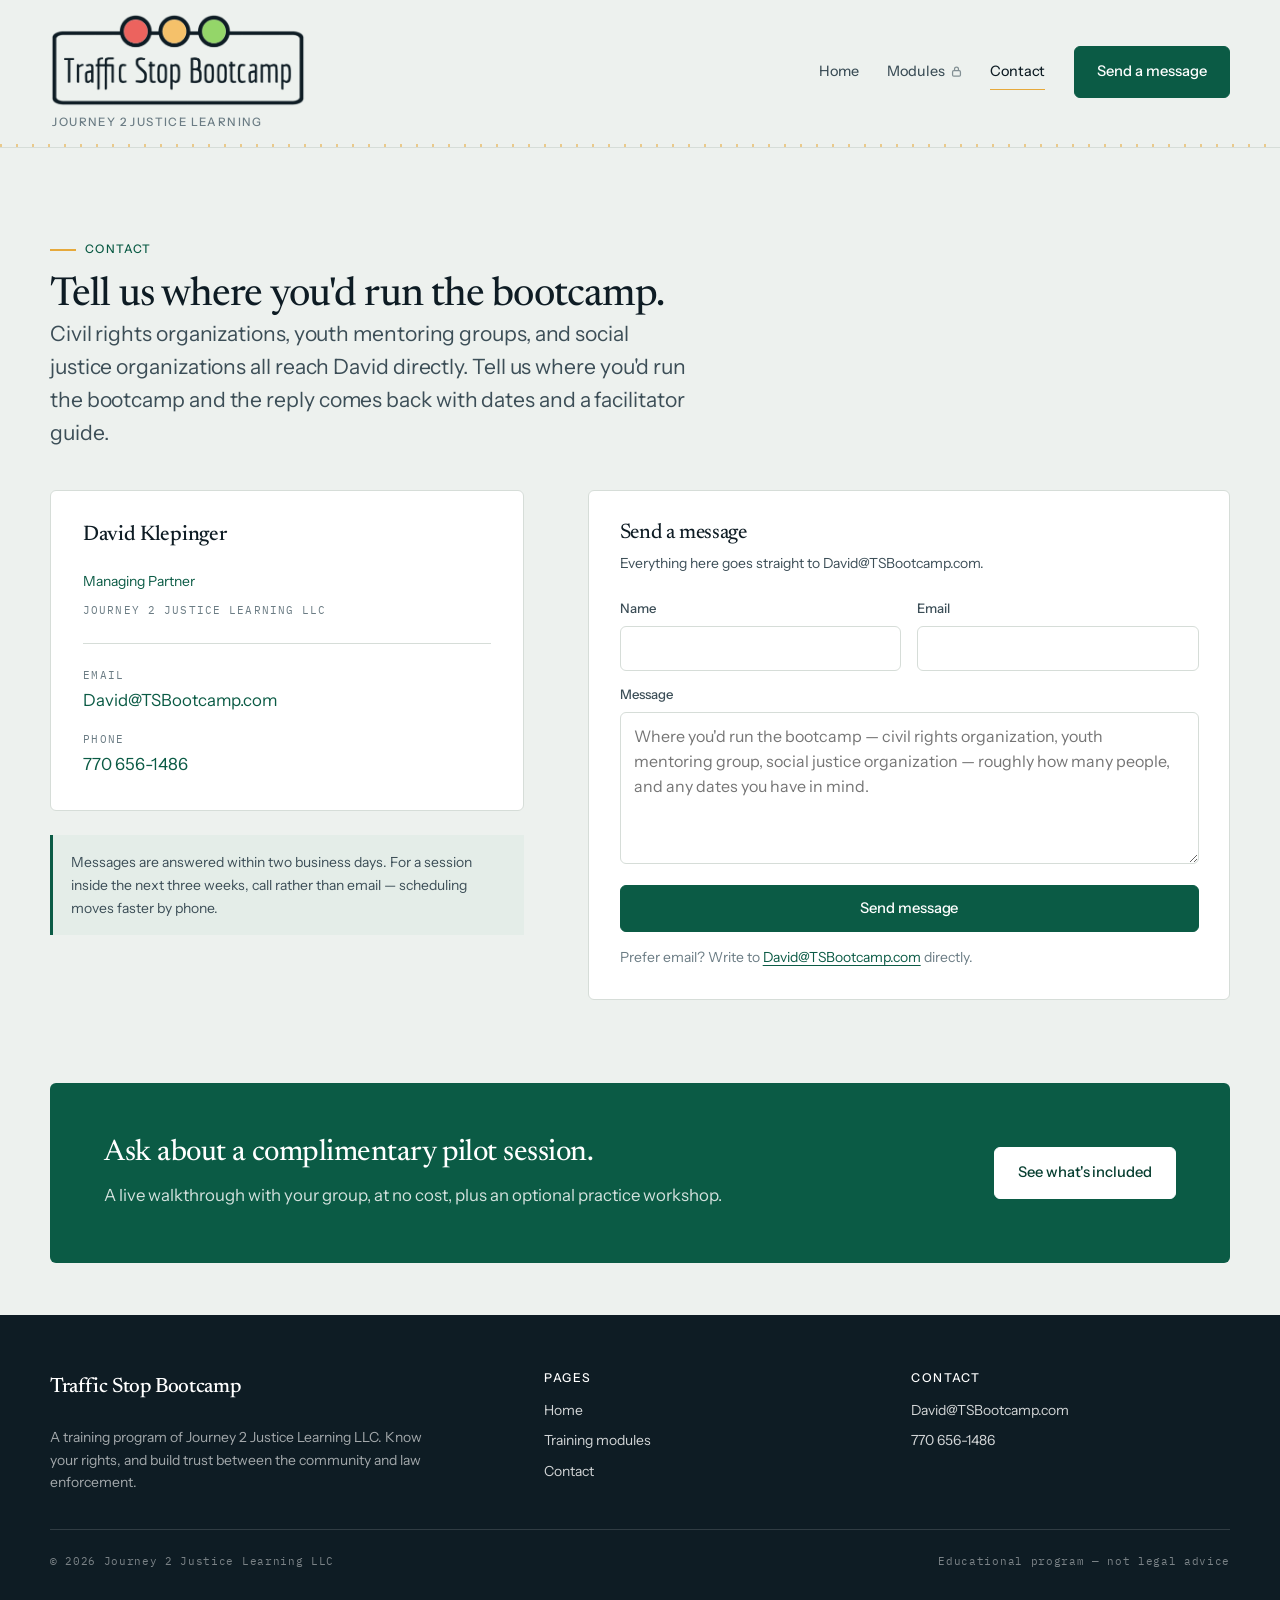
==== commit b787d166: "Apply client's final round of changes Home page title is now "The Traffic Stop Bootcamp: Building a " ====
--- a/contact.html
+++ b/contact.html
@@ -7,7 +7,7 @@
 <meta name="description" content="Get in touch with Journey 2 Justice Learning about bringing Traffic Stop Bootcamp to your organization.">
 <meta name="theme-color" content="#0B5B45">
 
-<link rel="icon" href="assets/img/logo.svg" type="image/svg+xml">
+<link rel="icon" href="assets/img/mark.svg" type="image/svg+xml">
 
 <link rel="preconnect" href="https://fonts.googleapis.com">
 <link rel="preconnect" href="https://fonts.gstatic.com" crossorigin>
@@ -23,11 +23,9 @@
   <div class="shell header__inner">
 
     <a class="brand" href="index.html">
-      <img class="brand__mark" src="assets/img/logo.svg" alt="" width="68" height="68">
-      <span class="brand__text">
-        <span class="brand__name">Traffic Stop Bootcamp</span>
-        <span class="brand__org">Journey 2 Justice Learning</span>
-      </span>
+      <img class="brand__lockup" src="assets/img/logo.png"
+           alt="Traffic Stop Bootcamp" width="1100" height="406">
+      <span class="brand__org">Journey 2 Justice Learning</span>
     </a>
 
     <button class="nav-toggle" type="button" aria-expanded="false" aria-controls="primary-nav" aria-label="Menu">
--- a/assets/css/site.css
+++ b/assets/css/site.css
@@ -390,16 +390,21 @@
   padding-block: 0.8rem;
 }
 
-/* Logo slot — swap the <img> inside for the client's file, nothing else. */
+/* Logo slot — the client's wordmark lockup carries the name itself, so the
+   only type set here is the parent organisation underneath it. */
 .brand {
   display: inline-flex;
-  align-items: center;
-  gap: clamp(0.7rem, 1.2vw, 1.05rem);
+  flex-direction: column;
+  align-items: flex-start;
+  gap: 0.34rem;
   text-decoration: none;
   color: var(--ink);
 }
-.brand__mark { width: clamp(52px, 5vw, 68px); height: auto; flex: none; }
-.brand__text { display: flex; flex-direction: column; line-height: 1.05; }
+.brand__lockup {
+  display: block;
+  width: clamp(186px, 20vw, 266px);
+  height: auto;
+}
 .brand__name {
   font-family: var(--display);
   font-size: clamp(1.45rem, 1.05rem + 1.15vw, 2.1rem);
@@ -413,7 +418,7 @@
   letter-spacing: 0.12em;
   text-transform: uppercase;
   color: var(--ink-faint);
-  margin-top: 0.34rem;
+  padding-left: 0.15rem;
 }
 
 .nav { display: flex; align-items: center; gap: clamp(1rem, 2.2vw, 1.9rem); }
@@ -528,28 +533,18 @@
   margin-bottom: 0.9rem;
 }
 
-/* The section mark is the program's own vernacular — it reads as statute,
-   which is exactly what "know your rights" is about. */
+/* Second half of the title, not a strapline under it — so it takes the
+   headline's own measure and no ornament in front of it. The section mark
+   the program uses elsewhere still opens the pilot offer. */
 .hero__tagline {
-  display: flex;
-  align-items: baseline;
-  gap: 0.65rem;
-  max-width: 24ch;
-  margin: 0 0 1.35rem;
+  max-width: 30ch;
+  margin: 0.45rem 0 1.35rem;
   font-family: var(--display);
-  font-size: clamp(1.15rem, 1rem + 0.6vw, 1.5rem);
+  font-size: clamp(1.28rem, 1.05rem + 0.85vw, 1.8rem);
   font-weight: 400;
-  line-height: 1.32;
-  letter-spacing: -0.012em;
+  line-height: 1.28;
+  letter-spacing: -0.014em;
   color: var(--sign);
-}
-.hero__tagline::before {
-  content: "\00a7";
-  flex: none;
-  font-size: 1.15em;
-  line-height: 1;
-  color: var(--hazard-deep);
-  transform: translateY(0.06em);
 }
 .hero h1 em {
   color: var(--sign);
@@ -603,6 +598,23 @@
   font-weight: 450;
   letter-spacing: -0.015em;
   line-height: 1.15;
+}
+
+/* Right-hand column of the hero: the programme still sitting above the form. */
+.hero__aside { display: grid; gap: clamp(0.9rem, 1.8vw, 1.25rem); }
+
+/* Shown whole — no cropping, so the full frame reads. Sized to the aside,
+   which keeps it small next to the headline. */
+.hero__figure {
+  margin: 0;
+  max-width: 100%;
+}
+.hero__figure img {
+  width: 100%;
+  height: auto;              /* natural 1280 x 689 — never cropped */
+  border-radius: 8px;
+  border: 1px solid var(--mist);
+  box-shadow: var(--shadow-card);
 }
 
 /* Lead form card */
@@ -752,6 +764,39 @@
   max-width: none;
 }
 
+/* The photograph that closes the sequence. Wide and shallow so it reads as a
+   band under the track rather than competing with it. */
+.anatomy__figure {
+  margin: clamp(1.8rem, 3.5vw, 2.8rem) 0 0;
+  max-width: 100%;
+}
+.anatomy__figure img {
+  display: block;
+  width: 100%;
+  height: clamp(230px, 34vw, 420px);
+  object-fit: cover;
+  object-position: 50% 42%;
+  border-radius: 10px;
+  border: 1px solid var(--mist);
+  box-shadow: var(--shadow-card);
+}
+.anatomy__figure figcaption {
+  position: relative;
+  margin-top: 0.9rem;
+  padding-left: 0.95rem;
+  font-size: var(--step--1);
+  line-height: 1.5;
+  color: var(--ink-soft);
+  max-width: 56ch;
+}
+.anatomy__figure figcaption::before {
+  content: "";
+  position: absolute;
+  left: 0; top: 0.36em;
+  width: 2px; height: 1.05em;
+  background: var(--hazard);
+}
+
 /* --- Module preview (home) ----------------------------------------------- */
 /* Not boxes — four columns hanging off one rule, so the row reads as a
    sequence rather than four separate tiles. */
@@ -776,6 +821,24 @@
 .module-preview:hover::before { height: 22px; }
 .module-preview:hover h3 { color: var(--sign); }
 
+/* Sits below the rule, not above it, so the row still reads left to right as
+   one sequence hanging off a single line. */
+.module-preview__pic {
+  display: block;
+  aspect-ratio: 4 / 3;
+  margin-bottom: 1rem;
+  overflow: hidden;
+  border-radius: var(--radius);
+  background: var(--ink);
+}
+.module-preview__pic img {
+  width: 100%;
+  height: 100%;
+  object-fit: cover;
+  transition: transform 0.45s ease;
+}
+.module-preview:hover .module-preview__pic img { transform: scale(1.035); }
+
 .module-preview__num {
   display: block;
   font-family: var(--mono);
@@ -840,35 +903,43 @@
   box-shadow: var(--shadow-card);
 }
 
-.pilot__figure {
+.pilot__badge {
   position: relative;
   align-self: stretch;
-  min-height: 300px;
-  background: var(--ink);
-}
+  display: grid;
+  place-items: center;
+  min-height: 260px;
+  padding: clamp(1.8rem, 4vw, 2.6rem);
+  background: var(--sign);
+  isolation: isolate;
+}
+/* A real session behind the seal. The green wash keeps the seal legible over
+   whatever the photograph is doing underneath it. */
 .pilot__photo {
-  width: 100%; height: 100%;
+  position: absolute;
+  inset: 0;
+  width: 100%;
+  height: 100%;
   object-fit: cover;
-  object-position: 62% 40%;
-}
-/* Keeps the amber seal legible over the brightest part of the photograph. */
-.pilot__figure::after {
+  object-position: 50% 40%;
+  z-index: -1;
+}
+.pilot__badge::after {
   content: "";
   position: absolute;
-  inset: auto 0 0 0;
-  height: 55%;
-  background: linear-gradient(transparent, rgba(10, 19, 25, 0.55));
-  pointer-events: none;
-}
-
+  inset: 0;
+  background: linear-gradient(200deg, rgba(11, 91, 69, 0.58), rgba(7, 40, 32, 0.82));
+  /* The tick motif again, this time over the photograph. */
+  background-image:
+    repeating-linear-gradient(to right, rgba(255,255,255,0.07) 0 2px, transparent 2px 18px),
+    linear-gradient(200deg, rgba(11, 91, 69, 0.58), rgba(7, 40, 32, 0.82));
+  z-index: -1;
+}
 .pilot__seal {
-  position: absolute;
-  right: clamp(0.9rem, 2vw, 1.4rem);
-  bottom: clamp(0.9rem, 2vw, 1.4rem);
-  z-index: 1;
-  width: clamp(88px, 10vw, 112px);
+  position: relative;
+  width: clamp(132px, 16vw, 178px);
   height: auto;
-  filter: drop-shadow(0 4px 14px rgba(10, 19, 25, 0.45));
+  filter: drop-shadow(0 8px 26px rgba(4, 26, 20, 0.7));
 }
 
 .pilot__body { padding: clamp(1.6rem, 3vw, 2.4rem) clamp(1.6rem, 3vw, 2.4rem) clamp(1.6rem, 3vw, 2.4rem) 0; }
@@ -1024,6 +1095,26 @@
 }
 .module__pic img { width: 100%; height: 100%; object-fit: cover; }
 
+/* A second frame inside a module, for the ground the head picture can't cover. */
+.module__still {
+  margin: 1.3rem 0 0;
+}
+.module__still img {
+  display: block;
+  width: 100%;
+  height: clamp(170px, 22vw, 250px);
+  object-fit: cover;
+  object-position: 50% 38%;
+  border-radius: var(--radius);
+  border: 1px solid var(--mist);
+}
+.module__still figcaption {
+  margin-top: 0.65rem;
+  font-size: var(--step--1);
+  line-height: 1.5;
+  color: var(--ink-faint);
+}
+
 .module__num {
   font-family: var(--mono);
   font-size: 0.7rem;
@@ -1179,7 +1270,7 @@
   .cta-band .btn { justify-self: start; }
 
   .pilot { grid-template-columns: 1fr; }
-  .pilot__figure { min-height: 260px; }
+  .pilot__badge { min-height: 200px; }
   .pilot__body { padding: clamp(1.4rem, 4vw, 2rem); }
 
   .audience__row { grid-template-columns: 2.5rem 1fr; }
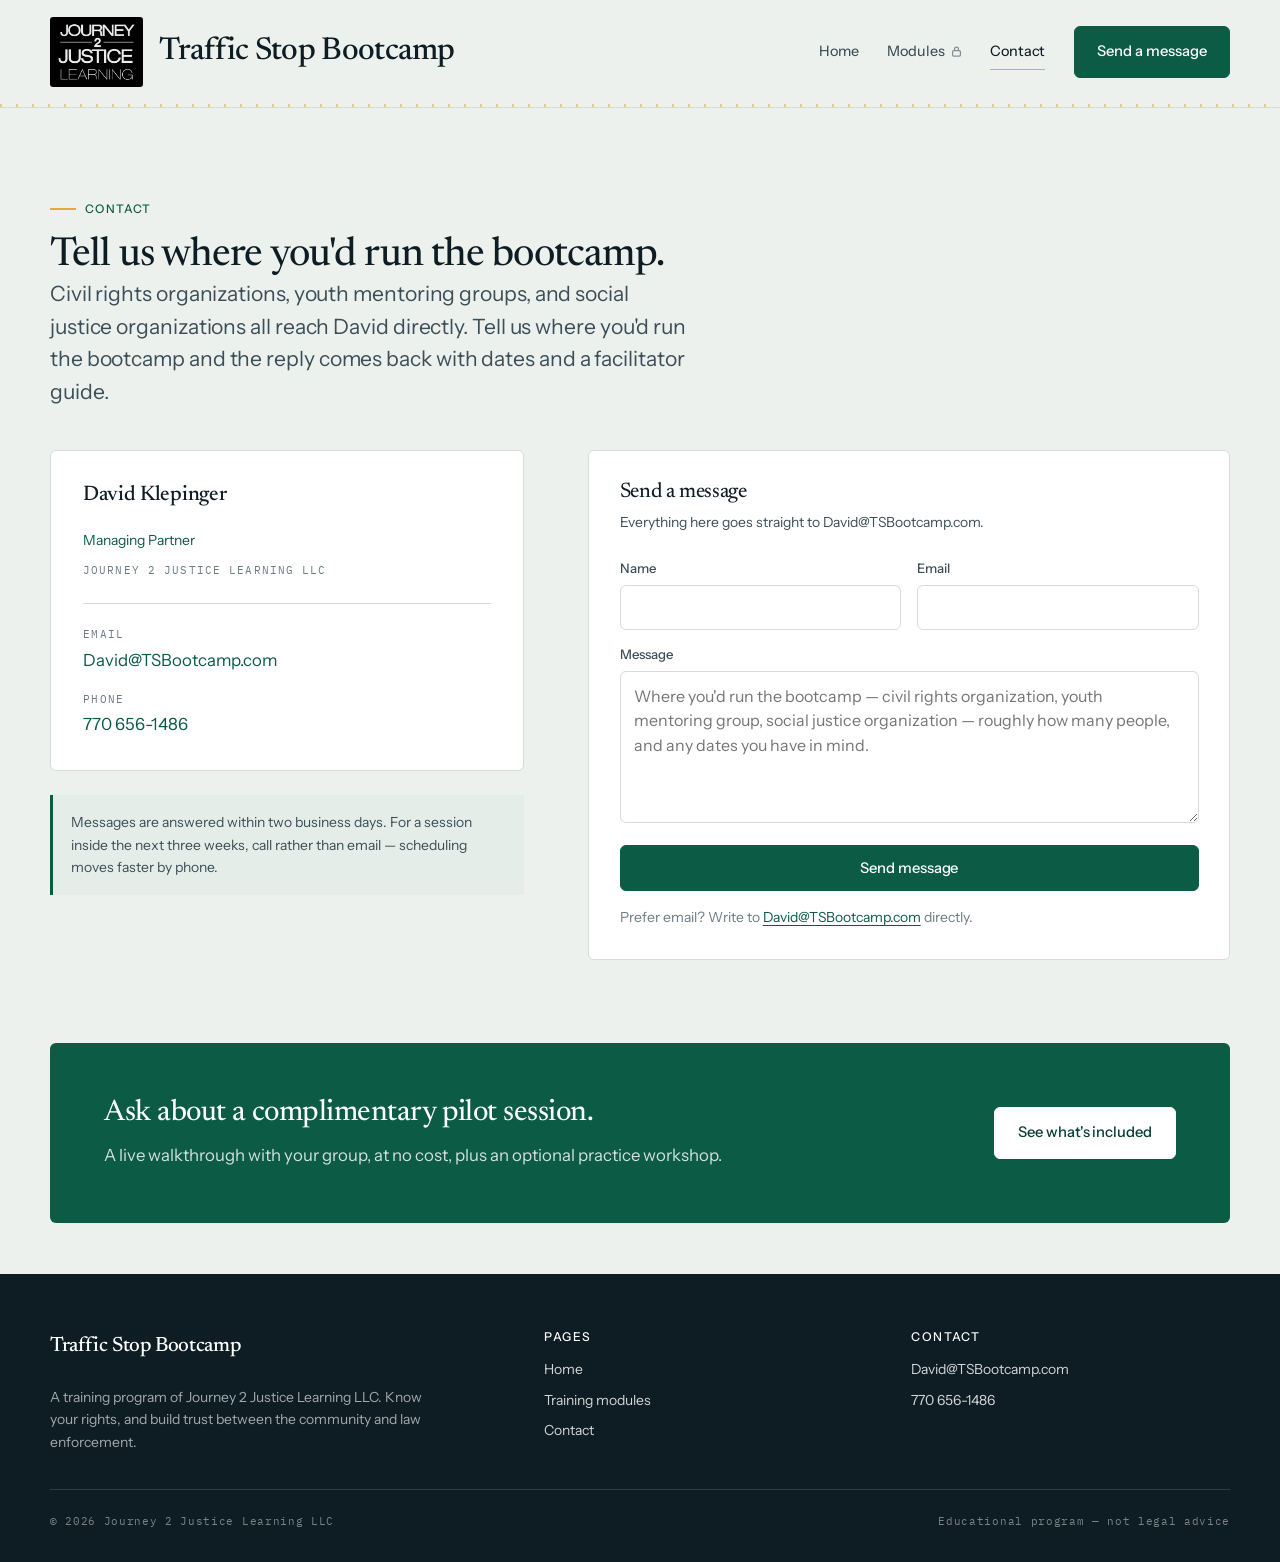
==== commit 216443d8: "Apply the deck's changes Logo: the client prefers the old Journey 2 Justice mark to the traffic-ligh" ====
--- a/contact.html
+++ b/contact.html
@@ -23,9 +23,9 @@
   <div class="shell header__inner">
 
     <a class="brand" href="index.html">
-      <img class="brand__lockup" src="assets/img/logo.png"
-           alt="Traffic Stop Bootcamp" width="1100" height="406">
-      <span class="brand__org">Journey 2 Justice Learning</span>
+      <img class="brand__mark" src="assets/img/logo.png"
+           alt="Journey 2 Justice Learning" width="680" height="507">
+      <span class="brand__name">Traffic Stop Bootcamp</span>
     </a>
 
     <button class="nav-toggle" type="button" aria-expanded="false" aria-controls="primary-nav" aria-label="Menu">
--- a/assets/css/site.css
+++ b/assets/css/site.css
@@ -346,6 +346,7 @@
 }
 
 .grid { display: grid; gap: clamp(1rem, 2vw, 1.6rem); }
+.grid--2 { grid-template-columns: repeat(2, 1fr); }
 .grid--3 { grid-template-columns: repeat(3, 1fr); }
 .grid--4 { grid-template-columns: repeat(4, 1fr); }
 
@@ -390,20 +391,22 @@
   padding-block: 0.8rem;
 }
 
-/* Logo slot — the client's wordmark lockup carries the name itself, so the
-   only type set here is the parent organisation underneath it. */
+/* Logo slot — the Journey 2 Justice mark, with the program name set beside
+   it. The mark is a solid black tile, so it is sized by height to sit level
+   with the type rather than by width. */
 .brand {
   display: inline-flex;
-  flex-direction: column;
-  align-items: flex-start;
-  gap: 0.34rem;
+  align-items: center;
+  gap: clamp(0.75rem, 1.3vw, 1.1rem);
   text-decoration: none;
   color: var(--ink);
 }
-.brand__lockup {
+.brand__mark {
   display: block;
-  width: clamp(186px, 20vw, 266px);
-  height: auto;
+  width: auto;
+  height: clamp(54px, 5.4vw, 74px);
+  flex: none;
+  border-radius: 3px;
 }
 .brand__name {
   font-family: var(--display);
@@ -520,7 +523,9 @@
   display: grid;
   grid-template-columns: minmax(0, 1.12fr) minmax(340px, 0.88fr);
   gap: clamp(2rem, 4vw, 3.5rem);
-  align-items: center;
+  /* Top-aligned, so the headline starts level with the photograph beside it
+     instead of being pushed down the page by the taller form column. */
+  align-items: start;
 }
 
 /* No max-width here — the grid track is the measure. Capping the copy
@@ -764,6 +769,31 @@
   max-width: none;
 }
 
+/* Where the title says what the eyebrow would have said, the tick moves onto
+   the title and the sub-line carries the promise underneath it. */
+.head--ticked {
+  position: relative;
+  padding-top: 1.15rem;
+}
+.head--ticked::before {
+  content: "";
+  position: absolute;
+  top: 0; left: 0;
+  width: 26px; height: 2px;
+  background: var(--hazard);
+}
+.head__sub {
+  margin: 0.5rem 0 0;
+  font-family: var(--display);
+  font-size: clamp(1.1rem, 0.98rem + 0.42vw, 1.4rem);
+  font-weight: 400;
+  font-style: italic;
+  letter-spacing: -0.01em;
+  color: var(--sign);
+  max-width: none;
+}
+.section__head .head__sub + .lede { margin-top: 0.85rem; }
+
 /* The photograph that closes the sequence. Wide and shallow so it reads as a
    band under the track rather than competing with it. */
 .anatomy__figure {
@@ -1013,14 +1043,26 @@
 
 
 /* --- Modules page: gate -------------------------------------------------- */
+/* --- Modules page: descriptions and the gate, side by side ---------------
+   The four modules are described in the open; the password only stands in
+   front of the videos. The card rides alongside the descriptions rather than
+   blocking the page, and follows the reader down on a tall screen. */
+.modules-intro__grid {
+  display: grid;
+  grid-template-columns: minmax(0, 1.15fr) minmax(320px, 0.85fr);
+  gap: clamp(2rem, 4vw, 3.5rem);
+  align-items: start;
+}
+.modules-intro__lead .section__head { margin-bottom: clamp(1.6rem, 3vw, 2.2rem); }
+.modules-intro__lead h1 { font-size: var(--step-3); }
+.modules-intro__cards { row-gap: clamp(1.6rem, 3vw, 2.2rem); }
+
 .gate {
-  min-height: 74vh;
-  display: grid;
-  place-items: center;
-  padding-block: clamp(3rem, 8vw, 6rem);
+  position: sticky;
+  top: clamp(1.2rem, 3vw, 2rem);
 }
 .gate__card {
-  width: min(100%, 460px);
+  width: 100%;
   background: var(--white);
   border: 1px solid var(--mist);
   border-top: 4px solid var(--sign);
@@ -1061,6 +1103,9 @@
 /* Set by an inline script in modules.html so a returning, already-unlocked
    visitor never sees the gate flash before the script runs. */
 html[data-gate="open"] .gate { display: none; }
+/* With the card gone the descriptions take the full measure. */
+html[data-gate="open"] .modules-intro__grid { grid-template-columns: minmax(0, 1fr); }
+html[data-gate="open"] .modules-intro__cards { grid-template-columns: repeat(4, 1fr); }
 
 /* --- Modules page: one row per module ------------------------------------ */
 .module {
@@ -1260,7 +1305,12 @@
 @media (max-width: 940px) {
   .hero__grid,
   .contact__grid,
+  .modules-intro__grid,
   .module { grid-template-columns: 1fr; }
+
+  /* Stacked, the card is just another block — nothing to stick to. */
+  .gate { position: static; }
+  html[data-gate="open"] .modules-intro__cards { grid-template-columns: repeat(2, 1fr); }
 
   .module { gap: 1.6rem; }
   .module:nth-child(even) .module__body { order: 0; }
@@ -1310,7 +1360,8 @@
     border-top: 2px solid var(--ink);
     padding: 1.5rem 0 1.3rem;
   }
-  .grid--3, .grid--4 { grid-template-columns: 1fr; }
+  .grid--2, .grid--3, .grid--4 { grid-template-columns: 1fr; }
+  html[data-gate="open"] .modules-intro__cards { grid-template-columns: 1fr; }
 
   .module__head { align-items: flex-start; }
   .module__pic { width: 84px; }
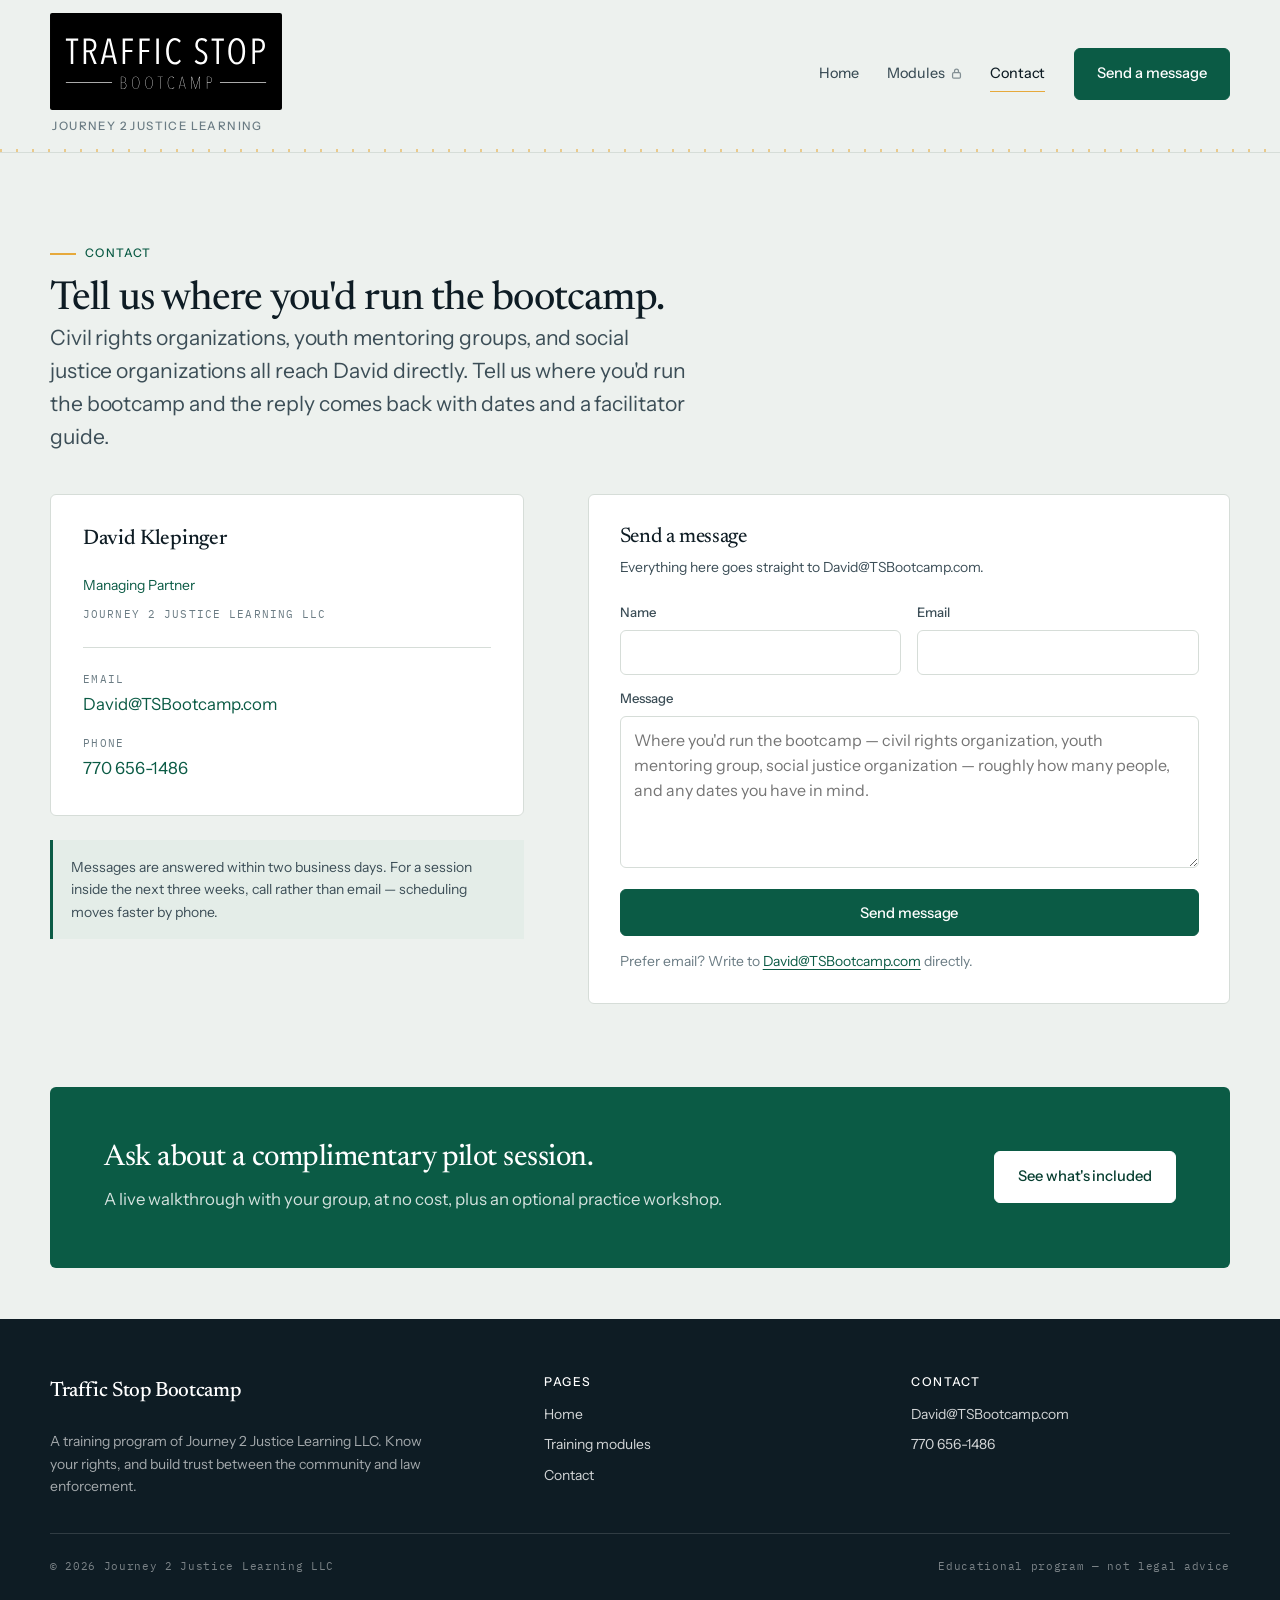
==== commit a197c9f4: "Draw a proper Traffic Stop Bootcamp wordmark The client liked the old Journey 2 Justice mark and ask" ====
--- a/contact.html
+++ b/contact.html
@@ -23,9 +23,9 @@
   <div class="shell header__inner">
 
     <a class="brand" href="index.html">
-      <img class="brand__mark" src="assets/img/logo.png"
-           alt="Journey 2 Justice Learning" width="680" height="507">
-      <span class="brand__name">Traffic Stop Bootcamp</span>
+      <img class="brand__lockup" src="assets/img/logo.svg"
+           alt="Traffic Stop Bootcamp" width="760" height="320">
+      <span class="brand__org">Journey 2 Justice Learning</span>
     </a>
 
     <button class="nav-toggle" type="button" aria-expanded="false" aria-controls="primary-nav" aria-label="Menu">
--- a/assets/css/site.css
+++ b/assets/css/site.css
@@ -391,22 +391,21 @@
   padding-block: 0.8rem;
 }
 
-/* Logo slot — the Journey 2 Justice mark, with the program name set beside
-   it. The mark is a solid black tile, so it is sized by height to sit level
-   with the type rather than by width. */
+/* Logo slot — the wordmark carries the program name, so the only type set
+   here is the parent organisation under it. The lockup is a solid black tile
+   sized by width, which is the dimension a page header has to spare. */
 .brand {
   display: inline-flex;
-  align-items: center;
-  gap: clamp(0.75rem, 1.3vw, 1.1rem);
+  flex-direction: column;
+  align-items: flex-start;
+  gap: 0.4rem;
   text-decoration: none;
   color: var(--ink);
 }
-.brand__mark {
+.brand__lockup {
   display: block;
-  width: auto;
-  height: clamp(54px, 5.4vw, 74px);
-  flex: none;
-  border-radius: 3px;
+  width: clamp(176px, 19vw, 232px);
+  height: auto;
 }
 .brand__name {
   font-family: var(--display);
